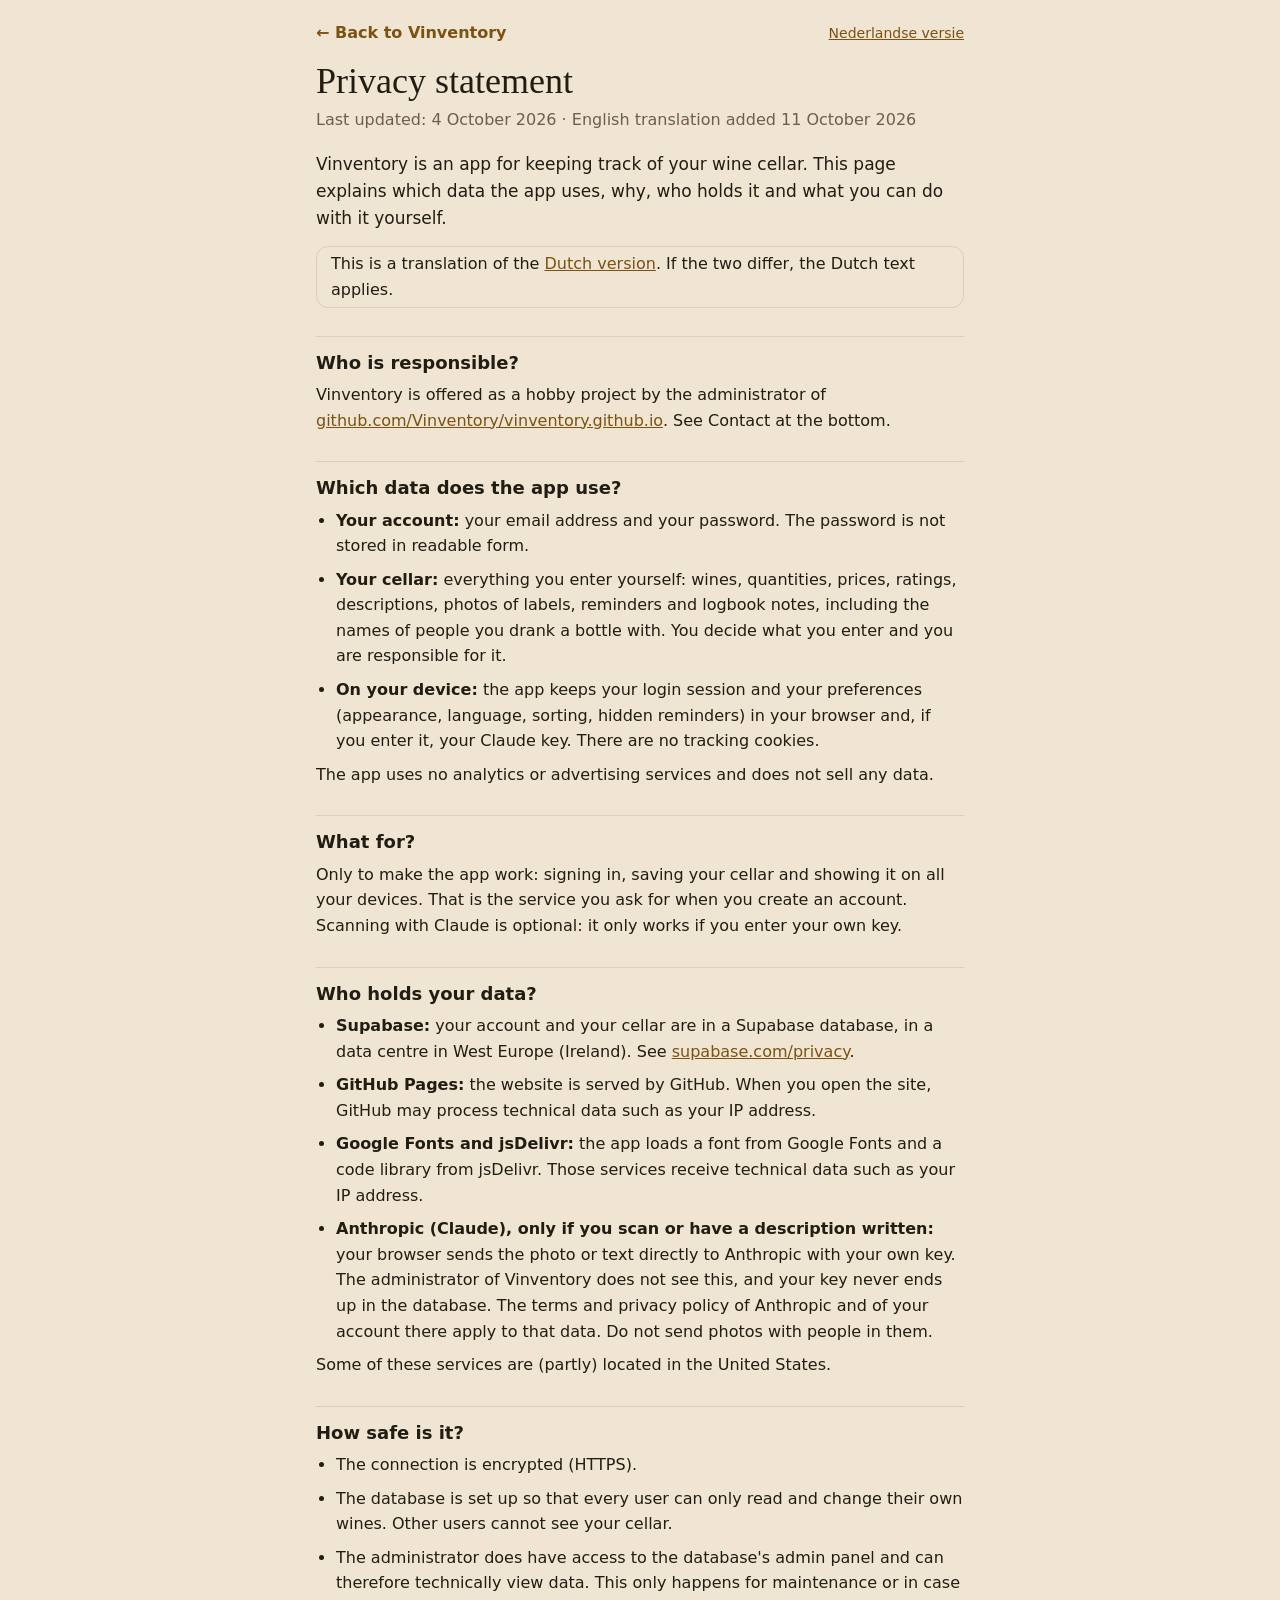
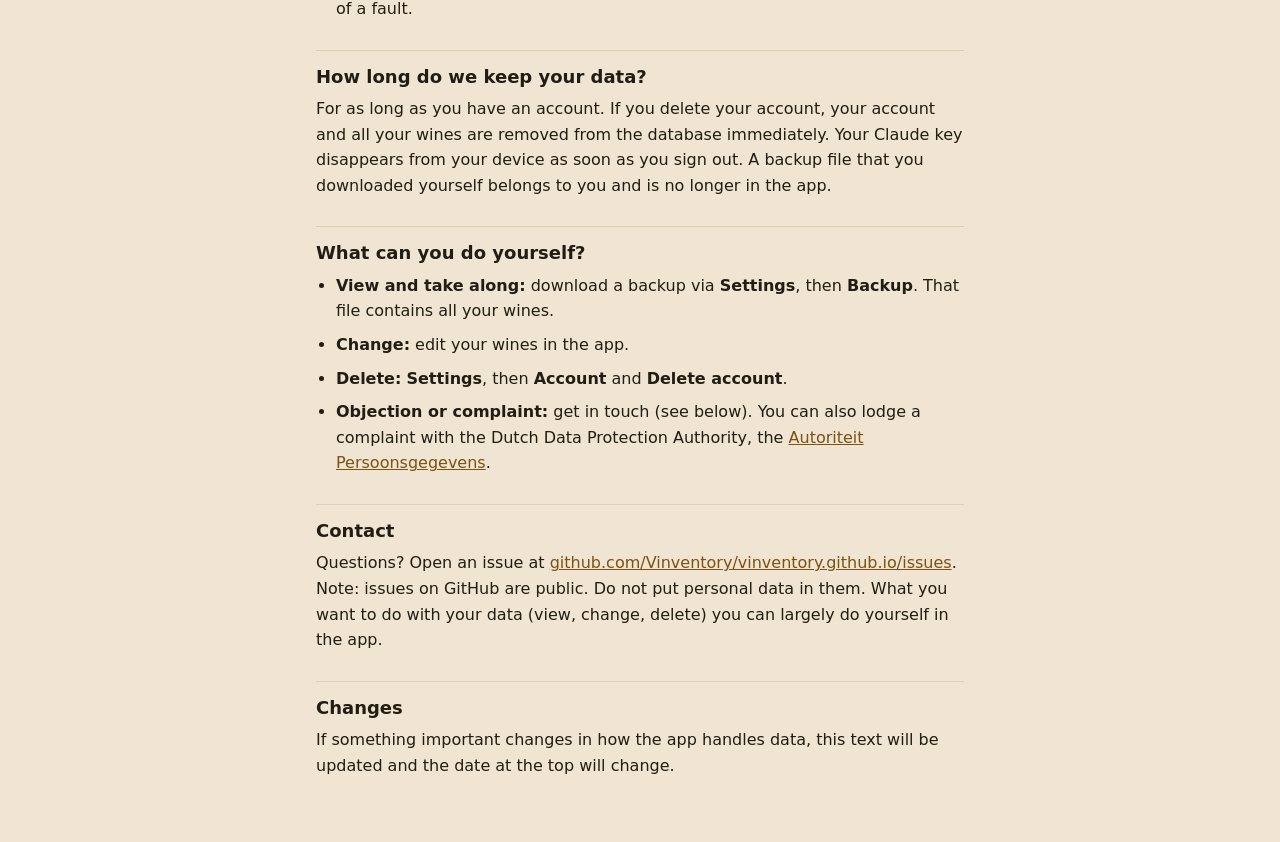
==== privacy-en.html @ 09c01729 "App in het Engels: taalinstelling, Engelse teksten, privacyverklaring en voorwaarden Co-Authored-By:" ====
<!doctype html>
<html lang="en">
<head>
<meta charset="utf-8">
<meta name="viewport" content="width=device-width, initial-scale=1, viewport-fit=cover">
<meta name="color-scheme" content="light dark">
<title>Privacy statement – Vinventory</title>
<link rel="stylesheet" href="legal.css">
</head>
<body>
<main>
<div class="toprow"><a class="back" href="./">← Back to Vinventory</a><a class="langsw" href="privacy.html" hreflang="nl" lang="nl">Nederlandse versie</a></div>
<h1>Privacy statement</h1>
<p class="date">Last updated: 4 October 2026 · English translation added 11 October 2026</p>
<p class="lede">Vinventory is an app for keeping track of your wine cellar. This page explains which data the app uses, why, who holds it and what you can do with it yourself.</p>
<p class="note">This is a translation of the <a href="privacy.html" hreflang="nl" lang="nl">Dutch version</a>. If the two differ, the Dutch text applies.</p>

<h2>Who is responsible?</h2>
<p>Vinventory is offered as a hobby project by the administrator of <a href="https://github.com/Vinventory/vinventory.github.io">github.com/Vinventory/vinventory.github.io</a>. See Contact at the bottom.</p>

<h2>Which data does the app use?</h2>
<ul>
<li><b>Your account:</b> your email address and your password. The password is not stored in readable form.</li>
<li><b>Your cellar:</b> everything you enter yourself: wines, quantities, prices, ratings, descriptions, photos of labels, reminders and logbook notes, including the names of people you drank a bottle with. You decide what you enter and you are responsible for it.</li>
<li><b>On your device:</b> the app keeps your login session and your preferences (appearance, language, sorting, hidden reminders) in your browser and, if you enter it, your Claude key. There are no tracking cookies.</li>
</ul>
<p>The app uses no analytics or advertising services and does not sell any data.</p>

<h2>What for?</h2>
<p>Only to make the app work: signing in, saving your cellar and showing it on all your devices. That is the service you ask for when you create an account. Scanning with Claude is optional: it only works if you enter your own key.</p>

<h2>Who holds your data?</h2>
<ul>
<li><b>Supabase:</b> your account and your cellar are in a Supabase database, in a data centre in West Europe (Ireland). See <a href="https://supabase.com/privacy">supabase.com/privacy</a>.</li>
<li><b>GitHub Pages:</b> the website is served by GitHub. When you open the site, GitHub may process technical data such as your IP address.</li>
<li><b>Google Fonts and jsDelivr:</b> the app loads a font from Google Fonts and a code library from jsDelivr. Those services receive technical data such as your IP address.</li>
<li><b>Anthropic (Claude), only if you scan or have a description written:</b> your browser sends the photo or text directly to Anthropic with your own key. The administrator of Vinventory does not see this, and your key never ends up in the database. The terms and privacy policy of Anthropic and of your account there apply to that data. Do not send photos with people in them.</li>
</ul>
<p>Some of these services are (partly) located in the United States.</p>

<h2>How safe is it?</h2>
<ul>
<li>The connection is encrypted (HTTPS).</li>
<li>The database is set up so that every user can only read and change their own wines. Other users cannot see your cellar.</li>
<li>The administrator does have access to the database's admin panel and can therefore technically view data. This only happens for maintenance or in case of a fault.</li>
</ul>

<h2>How long do we keep your data?</h2>
<p>For as long as you have an account. If you delete your account, your account and all your wines are removed from the database immediately. Your Claude key disappears from your device as soon as you sign out. A backup file that you downloaded yourself belongs to you and is no longer in the app.</p>

<h2>What can you do yourself?</h2>
<ul>
<li><b>View and take along:</b> download a backup via <b>Settings</b>, then <b>Backup</b>. That file contains all your wines.</li>
<li><b>Change:</b> edit your wines in the app.</li>
<li><b>Delete:</b> <b>Settings</b>, then <b>Account</b> and <b>Delete account</b>.</li>
<li><b>Objection or complaint:</b> get in touch (see below). You can also lodge a complaint with the Dutch Data Protection Authority, the <a href="https://autoriteitpersoonsgegevens.nl">Autoriteit Persoonsgegevens</a>.</li>
</ul>

<h2>Contact</h2>
<p>Questions? Open an issue at <a href="https://github.com/Vinventory/vinventory.github.io/issues">github.com/Vinventory/vinventory.github.io/issues</a>. Note: issues on GitHub are public. Do not put personal data in them. What you want to do with your data (view, change, delete) you can largely do yourself in the app.</p>

<h2>Changes</h2>
<p>If something important changes in how the app handles data, this text will be updated and the date at the top will change.</p>
</main>
</body>
</html>
---- legal.css ----
:root { --bg: #efe5d2; --ink: #221d12; --muted: #6b6048; --line: #ddd0b5; --accent: #7d5112; }
@media (prefers-color-scheme: dark) { :root { --bg: #140c0e; --ink: #f5ebe6; --muted: #b8999c; --line: #45282f; --accent: #f58a96; color-scheme: dark; } }
* { box-sizing: border-box; }
body { margin: 0; background: var(--bg); color: var(--ink); font: 16px/1.6 -apple-system, "Segoe UI", system-ui, sans-serif; padding: env(safe-area-inset-top, 0) 0 env(safe-area-inset-bottom, 0); }
main { max-width: 680px; margin: 0 auto; padding: 20px 16px 56px; }
.back { display: inline-block; margin-bottom: 12px; color: var(--accent); font-weight: 600; text-decoration: none; }
.toprow { display: flex; justify-content: space-between; align-items: baseline; gap: 12px; }
.langsw { font-size: 14px; }
h1 { font: 400 36px/1.1 Georgia, "Iowan Old Style", serif; margin: 4px 0 6px; text-wrap: balance; }
h2 { font-size: 18px; line-height: 1.3; margin: 28px 0 6px; padding-top: 14px; border-top: 1px solid var(--line); }
p, li { margin: 8px 0; }
ul { padding-left: 20px; margin: 8px 0; }
a { color: var(--accent); }
.date { color: var(--muted); margin: 0 0 18px; }
.lede { font-size: 17px; }
.note { border: 1px solid var(--line); border-radius: 12px; padding: 4px 14px; margin: 14px 0; }
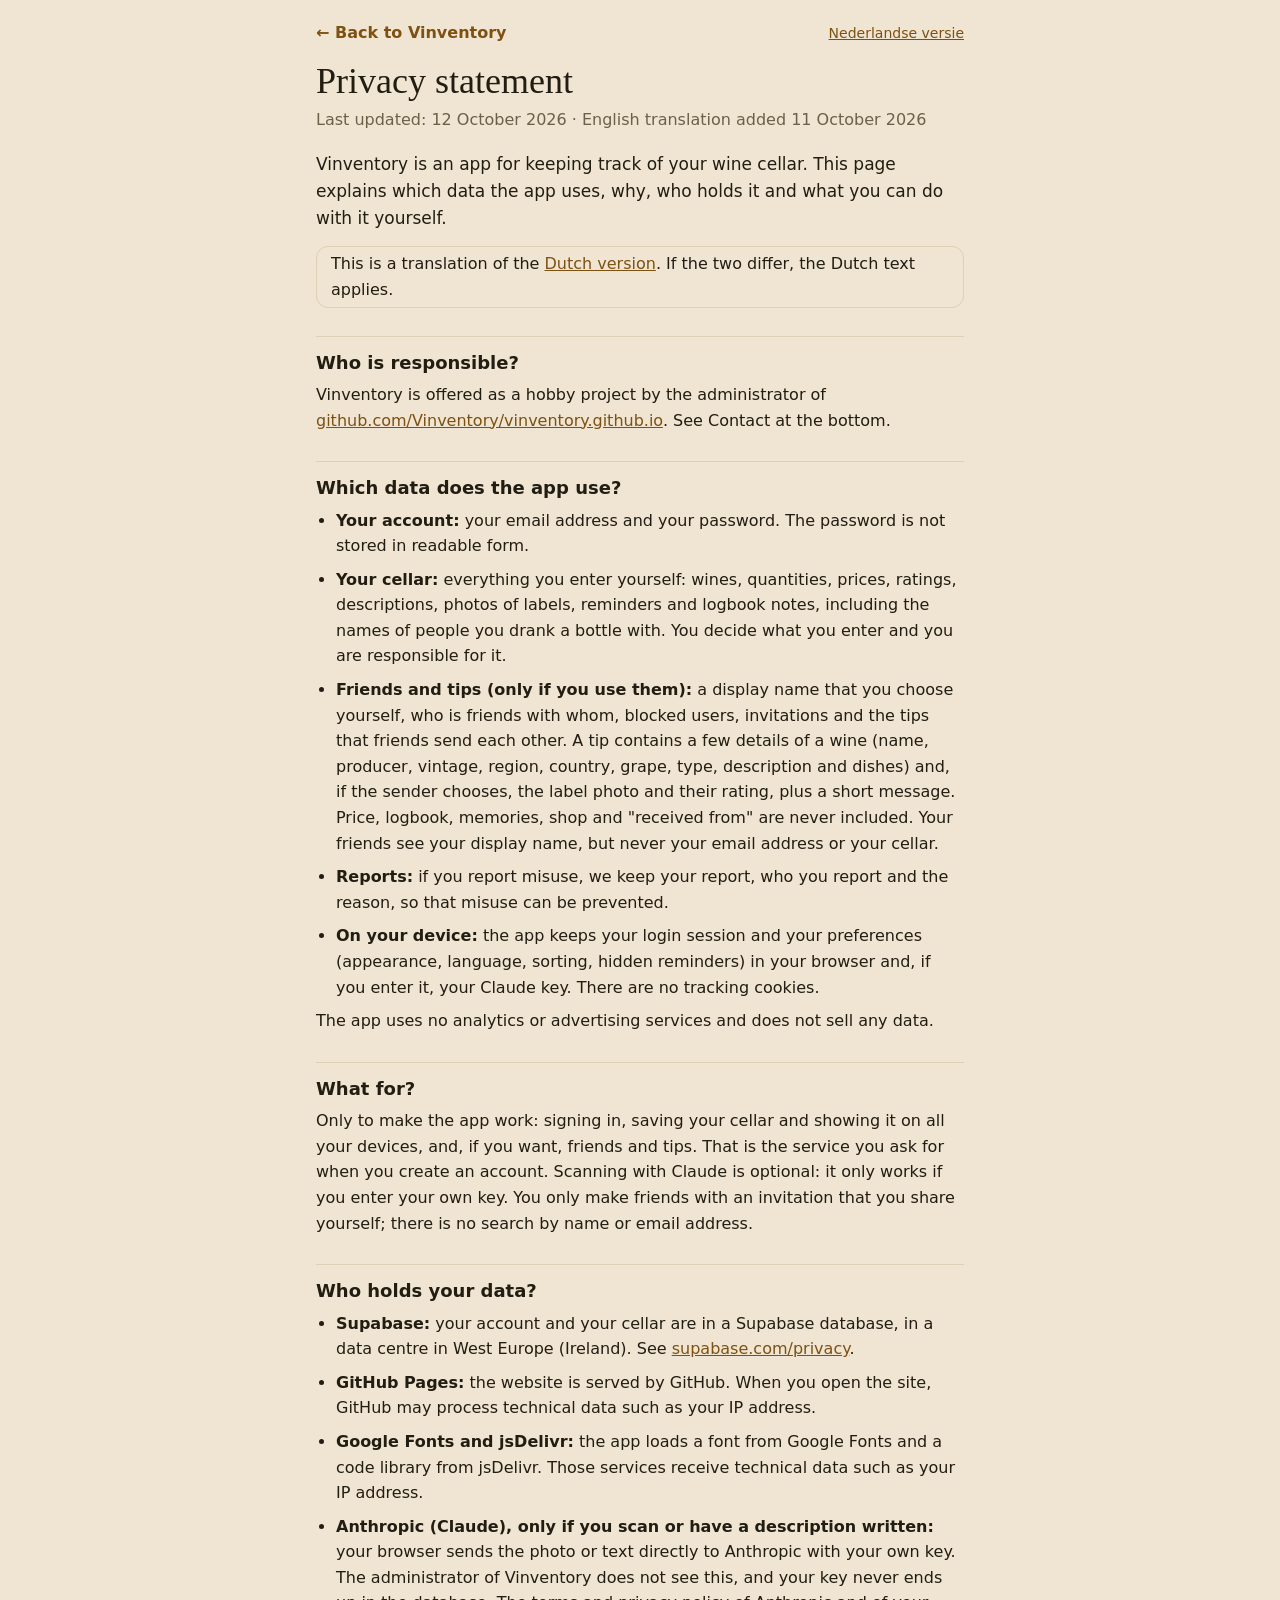
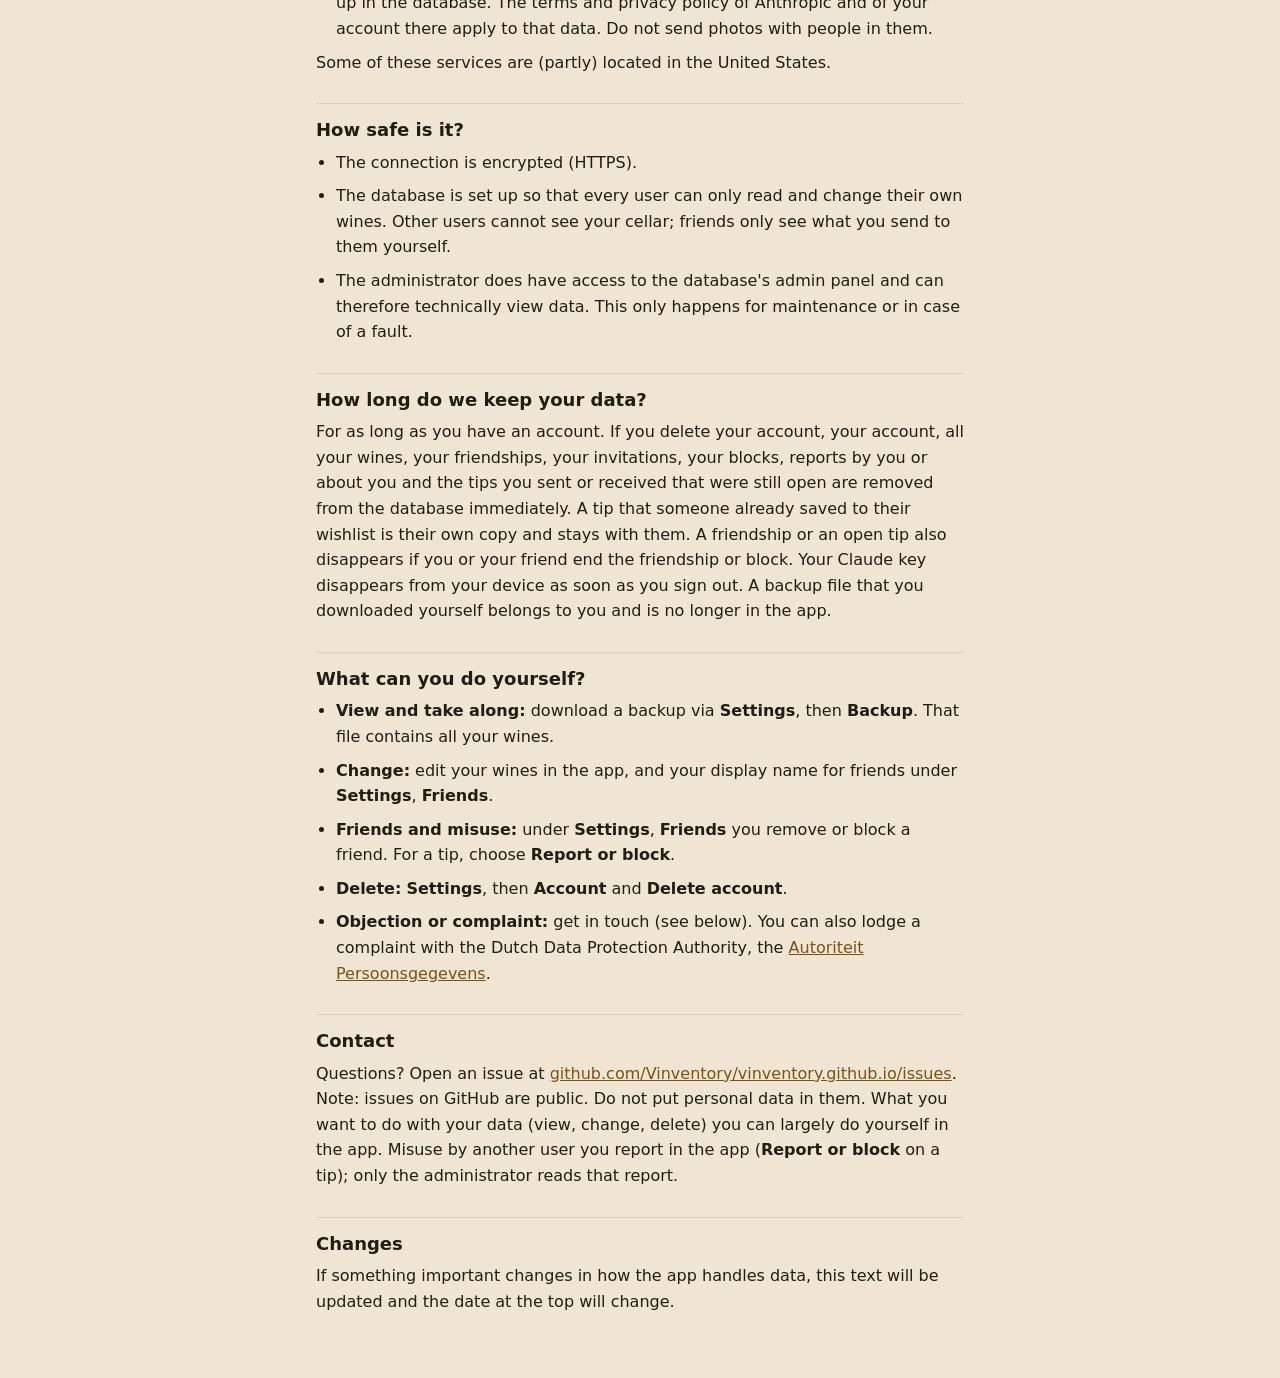
==== commit 944e30f2: "Vrienden en tips: uitnodigen, tips sturen en ontvangen, blokkeren en melden De functies blijven verb" ====
--- a/privacy-en.html
+++ b/privacy-en.html
@@ -11,7 +11,7 @@
 <main>
 <div class="toprow"><a class="back" href="./">← Back to Vinventory</a><a class="langsw" href="privacy.html" hreflang="nl" lang="nl">Nederlandse versie</a></div>
 <h1>Privacy statement</h1>
-<p class="date">Last updated: 4 October 2026 · English translation added 11 October 2026</p>
+<p class="date">Last updated: 12 October 2026 · English translation added 11 October 2026</p>
 <p class="lede">Vinventory is an app for keeping track of your wine cellar. This page explains which data the app uses, why, who holds it and what you can do with it yourself.</p>
 <p class="note">This is a translation of the <a href="privacy.html" hreflang="nl" lang="nl">Dutch version</a>. If the two differ, the Dutch text applies.</p>
 
@@ -22,12 +22,14 @@
 <ul>
 <li><b>Your account:</b> your email address and your password. The password is not stored in readable form.</li>
 <li><b>Your cellar:</b> everything you enter yourself: wines, quantities, prices, ratings, descriptions, photos of labels, reminders and logbook notes, including the names of people you drank a bottle with. You decide what you enter and you are responsible for it.</li>
+<li><b>Friends and tips (only if you use them):</b> a display name that you choose yourself, who is friends with whom, blocked users, invitations and the tips that friends send each other. A tip contains a few details of a wine (name, producer, vintage, region, country, grape, type, description and dishes) and, if the sender chooses, the label photo and their rating, plus a short message. Price, logbook, memories, shop and "received from" are never included. Your friends see your display name, but never your email address or your cellar.</li>
+<li><b>Reports:</b> if you report misuse, we keep your report, who you report and the reason, so that misuse can be prevented.</li>
 <li><b>On your device:</b> the app keeps your login session and your preferences (appearance, language, sorting, hidden reminders) in your browser and, if you enter it, your Claude key. There are no tracking cookies.</li>
 </ul>
 <p>The app uses no analytics or advertising services and does not sell any data.</p>
 
 <h2>What for?</h2>
-<p>Only to make the app work: signing in, saving your cellar and showing it on all your devices. That is the service you ask for when you create an account. Scanning with Claude is optional: it only works if you enter your own key.</p>
+<p>Only to make the app work: signing in, saving your cellar and showing it on all your devices, and, if you want, friends and tips. That is the service you ask for when you create an account. Scanning with Claude is optional: it only works if you enter your own key. You only make friends with an invitation that you share yourself; there is no search by name or email address.</p>
 
 <h2>Who holds your data?</h2>
 <ul>
@@ -41,23 +43,24 @@
 <h2>How safe is it?</h2>
 <ul>
 <li>The connection is encrypted (HTTPS).</li>
-<li>The database is set up so that every user can only read and change their own wines. Other users cannot see your cellar.</li>
+<li>The database is set up so that every user can only read and change their own wines. Other users cannot see your cellar; friends only see what you send to them yourself.</li>
 <li>The administrator does have access to the database's admin panel and can therefore technically view data. This only happens for maintenance or in case of a fault.</li>
 </ul>
 
 <h2>How long do we keep your data?</h2>
-<p>For as long as you have an account. If you delete your account, your account and all your wines are removed from the database immediately. Your Claude key disappears from your device as soon as you sign out. A backup file that you downloaded yourself belongs to you and is no longer in the app.</p>
+<p>For as long as you have an account. If you delete your account, your account, all your wines, your friendships, your invitations, your blocks, reports by you or about you and the tips you sent or received that were still open are removed from the database immediately. A tip that someone already saved to their wishlist is their own copy and stays with them. A friendship or an open tip also disappears if you or your friend end the friendship or block. Your Claude key disappears from your device as soon as you sign out. A backup file that you downloaded yourself belongs to you and is no longer in the app.</p>
 
 <h2>What can you do yourself?</h2>
 <ul>
 <li><b>View and take along:</b> download a backup via <b>Settings</b>, then <b>Backup</b>. That file contains all your wines.</li>
-<li><b>Change:</b> edit your wines in the app.</li>
+<li><b>Change:</b> edit your wines in the app, and your display name for friends under <b>Settings</b>, <b>Friends</b>.</li>
+<li><b>Friends and misuse:</b> under <b>Settings</b>, <b>Friends</b> you remove or block a friend. For a tip, choose <b>Report or block</b>.</li>
 <li><b>Delete:</b> <b>Settings</b>, then <b>Account</b> and <b>Delete account</b>.</li>
 <li><b>Objection or complaint:</b> get in touch (see below). You can also lodge a complaint with the Dutch Data Protection Authority, the <a href="https://autoriteitpersoonsgegevens.nl">Autoriteit Persoonsgegevens</a>.</li>
 </ul>
 
 <h2>Contact</h2>
-<p>Questions? Open an issue at <a href="https://github.com/Vinventory/vinventory.github.io/issues">github.com/Vinventory/vinventory.github.io/issues</a>. Note: issues on GitHub are public. Do not put personal data in them. What you want to do with your data (view, change, delete) you can largely do yourself in the app.</p>
+<p>Questions? Open an issue at <a href="https://github.com/Vinventory/vinventory.github.io/issues">github.com/Vinventory/vinventory.github.io/issues</a>. Note: issues on GitHub are public. Do not put personal data in them. What you want to do with your data (view, change, delete) you can largely do yourself in the app. Misuse by another user you report in the app (<b>Report or block</b> on a tip); only the administrator reads that report.</p>
 
 <h2>Changes</h2>
 <p>If something important changes in how the app handles data, this text will be updated and the date at the top will change.</p>
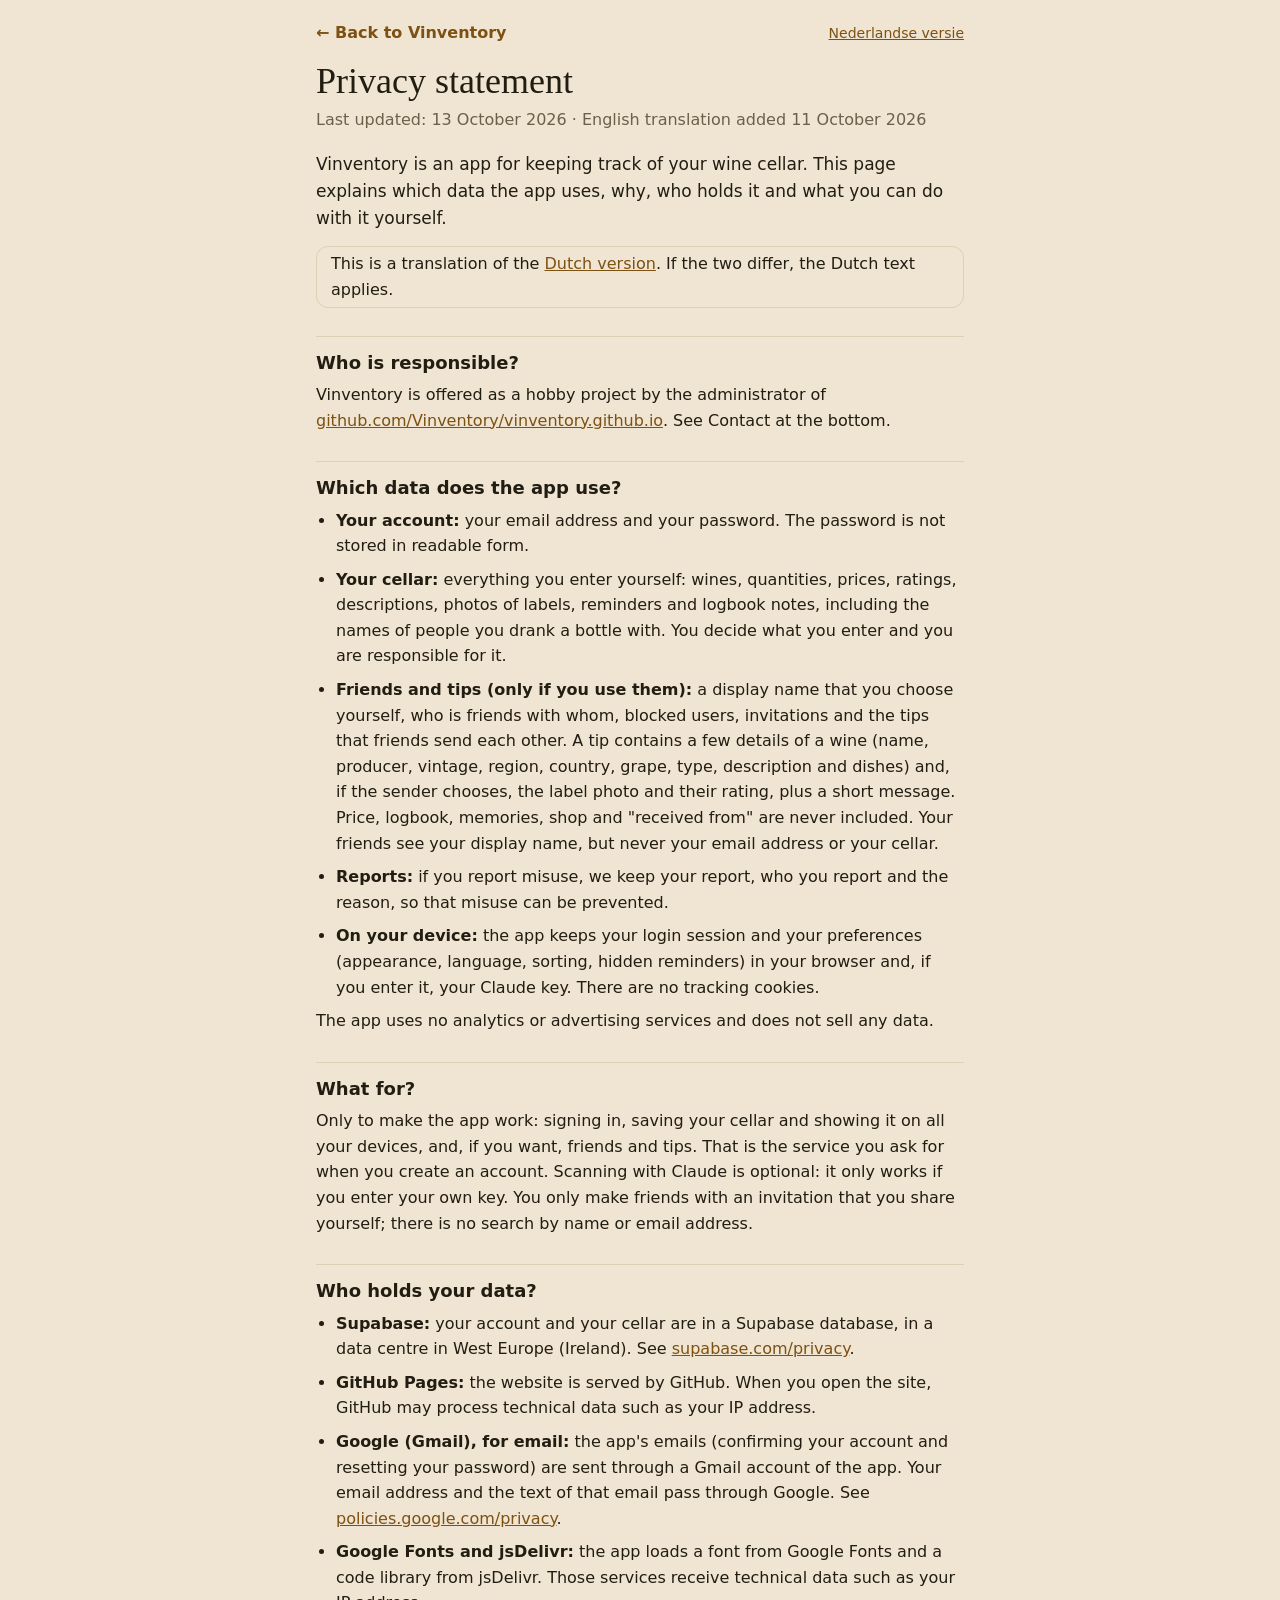
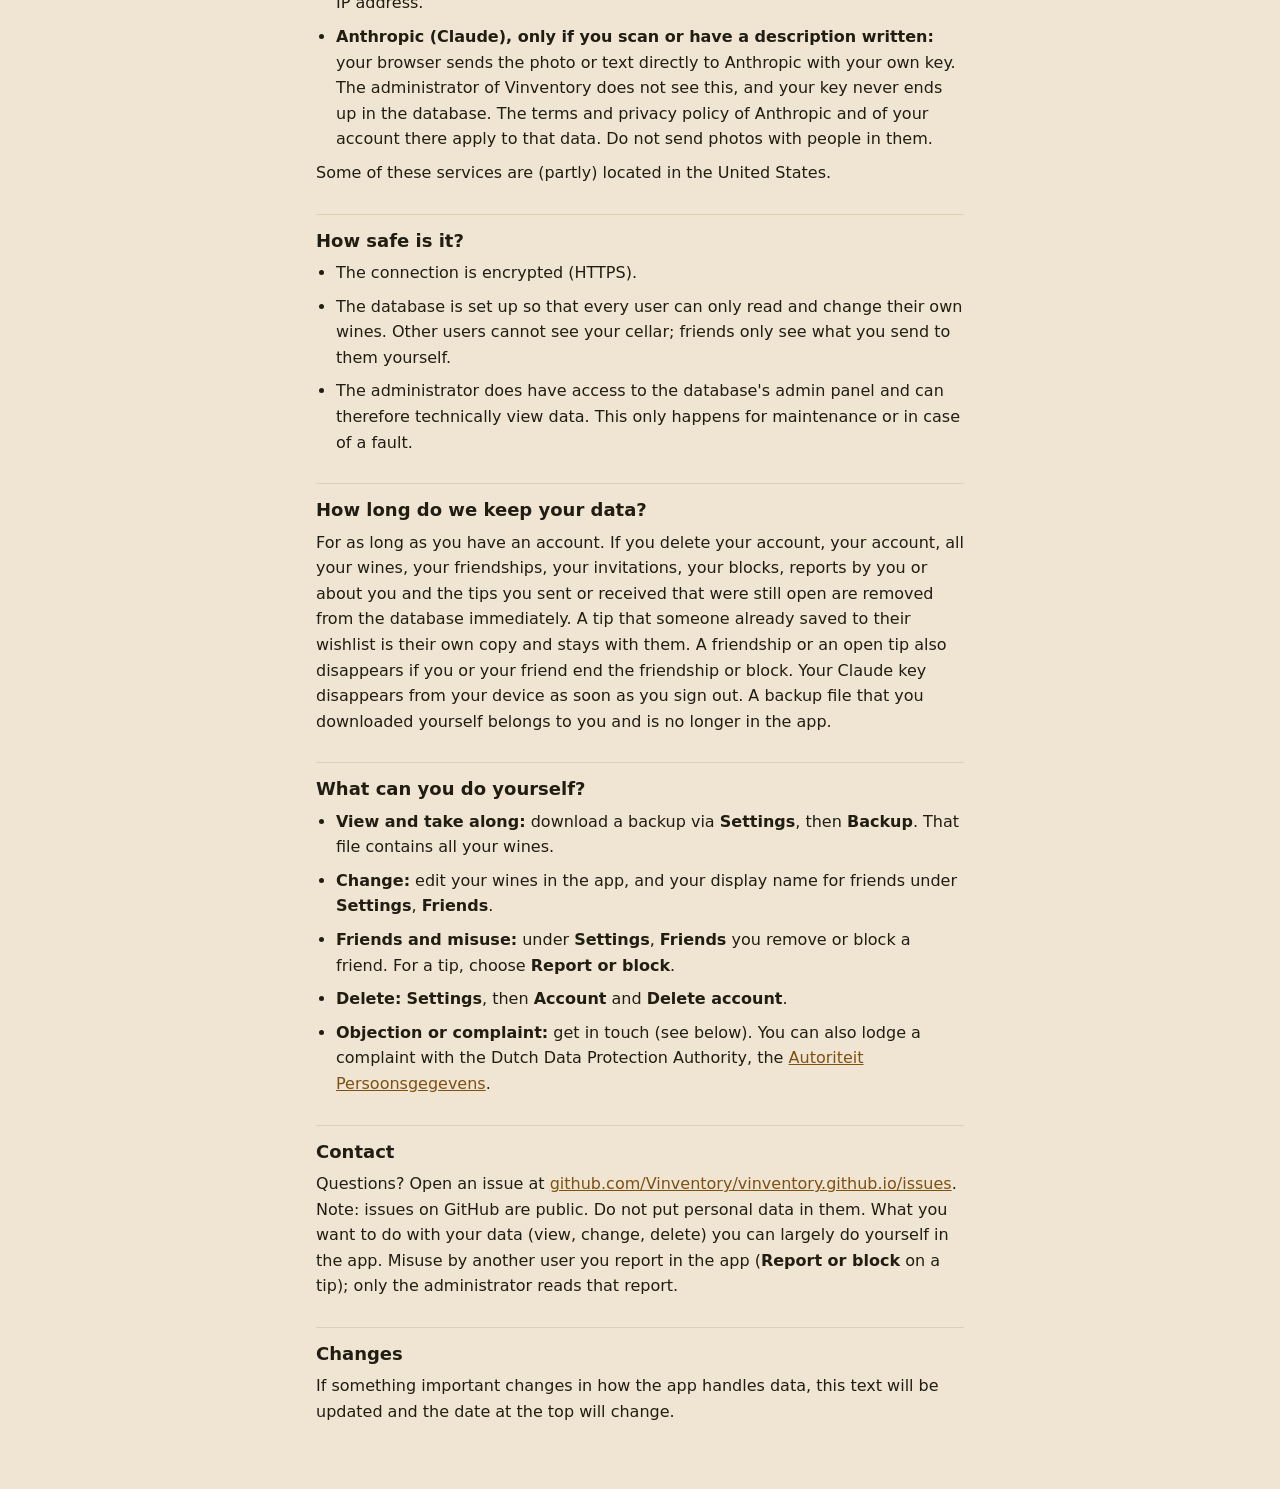
==== commit 1863b91c: "Privacyverklaring: Google (Gmail) als route voor de e-mails van de app Co-Authored-By: Claude Sonnet" ====
--- a/privacy-en.html
+++ b/privacy-en.html
@@ -11,7 +11,7 @@
 <main>
 <div class="toprow"><a class="back" href="./">← Back to Vinventory</a><a class="langsw" href="privacy.html" hreflang="nl" lang="nl">Nederlandse versie</a></div>
 <h1>Privacy statement</h1>
-<p class="date">Last updated: 12 October 2026 · English translation added 11 October 2026</p>
+<p class="date">Last updated: 13 October 2026 · English translation added 11 October 2026</p>
 <p class="lede">Vinventory is an app for keeping track of your wine cellar. This page explains which data the app uses, why, who holds it and what you can do with it yourself.</p>
 <p class="note">This is a translation of the <a href="privacy.html" hreflang="nl" lang="nl">Dutch version</a>. If the two differ, the Dutch text applies.</p>
 
@@ -35,6 +35,7 @@
 <ul>
 <li><b>Supabase:</b> your account and your cellar are in a Supabase database, in a data centre in West Europe (Ireland). See <a href="https://supabase.com/privacy">supabase.com/privacy</a>.</li>
 <li><b>GitHub Pages:</b> the website is served by GitHub. When you open the site, GitHub may process technical data such as your IP address.</li>
+<li><b>Google (Gmail), for email:</b> the app's emails (confirming your account and resetting your password) are sent through a Gmail account of the app. Your email address and the text of that email pass through Google. See <a href="https://policies.google.com/privacy">policies.google.com/privacy</a>.</li>
 <li><b>Google Fonts and jsDelivr:</b> the app loads a font from Google Fonts and a code library from jsDelivr. Those services receive technical data such as your IP address.</li>
 <li><b>Anthropic (Claude), only if you scan or have a description written:</b> your browser sends the photo or text directly to Anthropic with your own key. The administrator of Vinventory does not see this, and your key never ends up in the database. The terms and privacy policy of Anthropic and of your account there apply to that data. Do not send photos with people in them.</li>
 </ul>
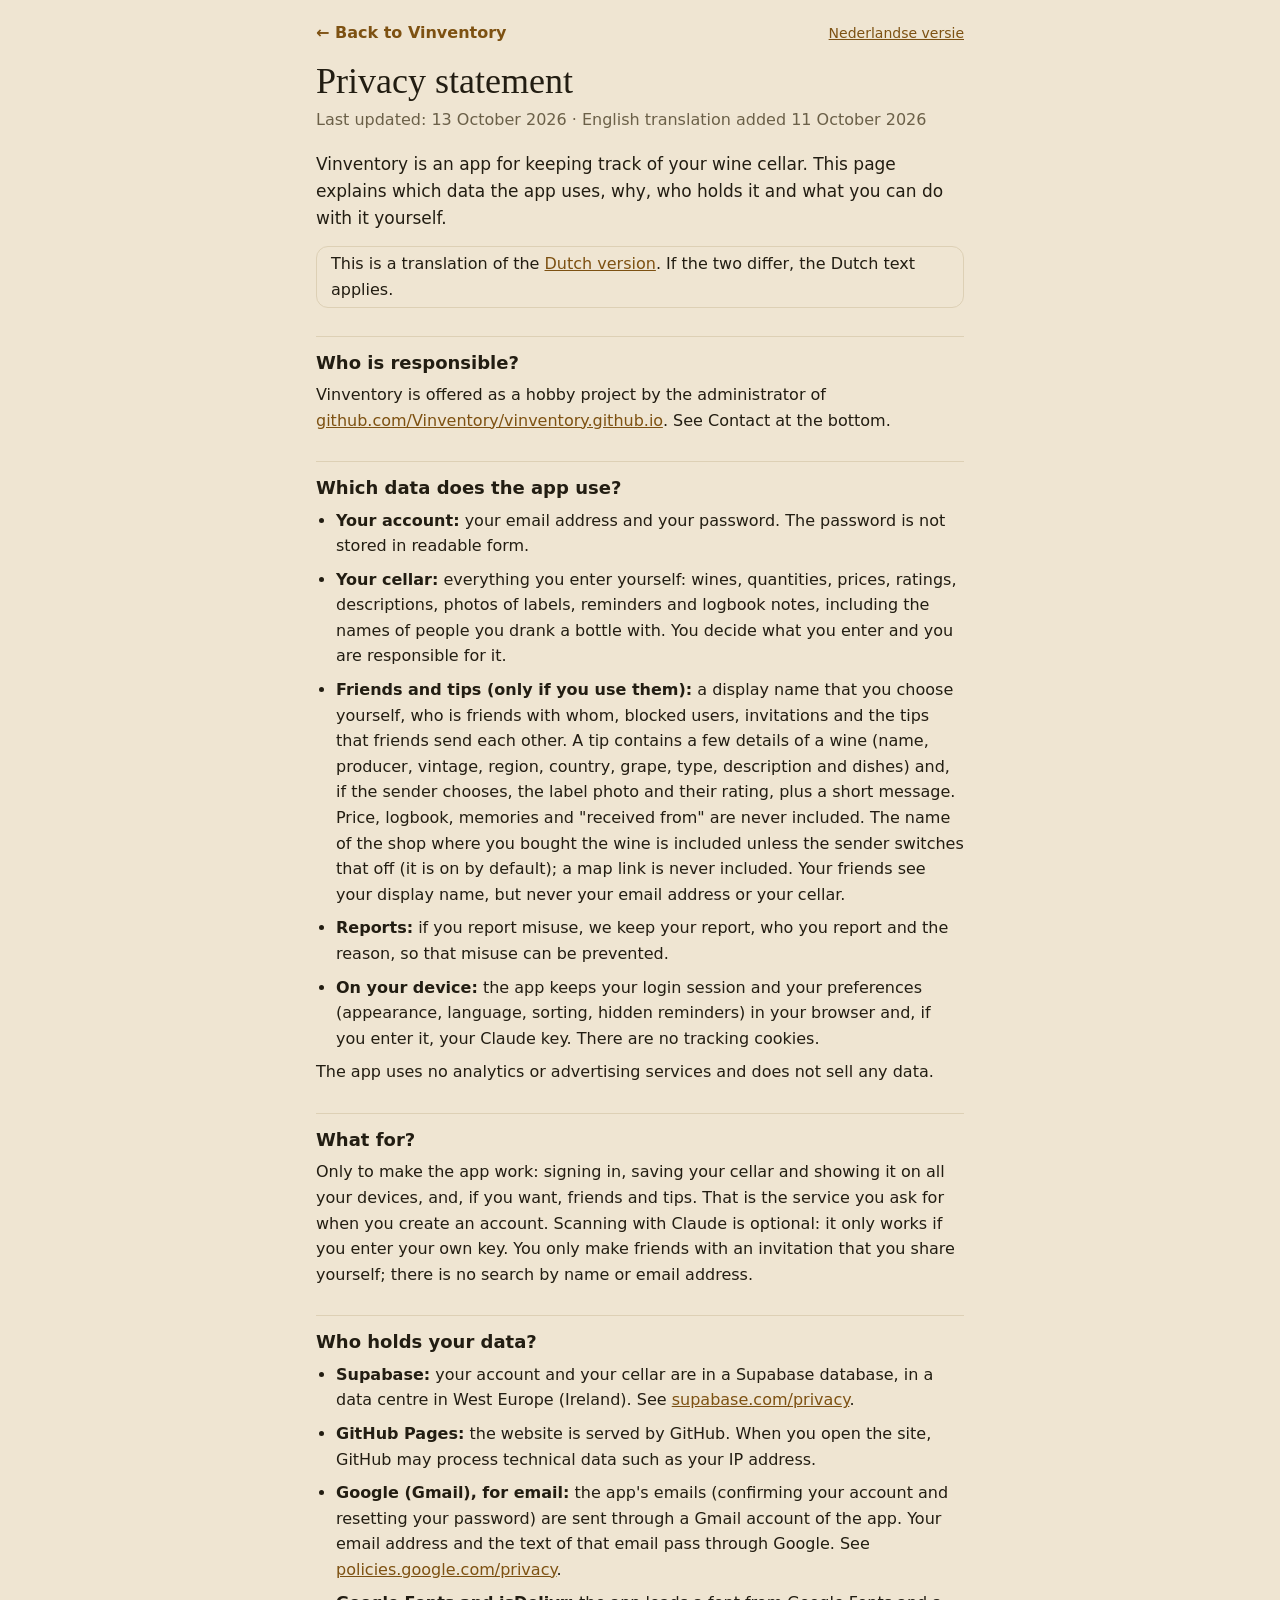
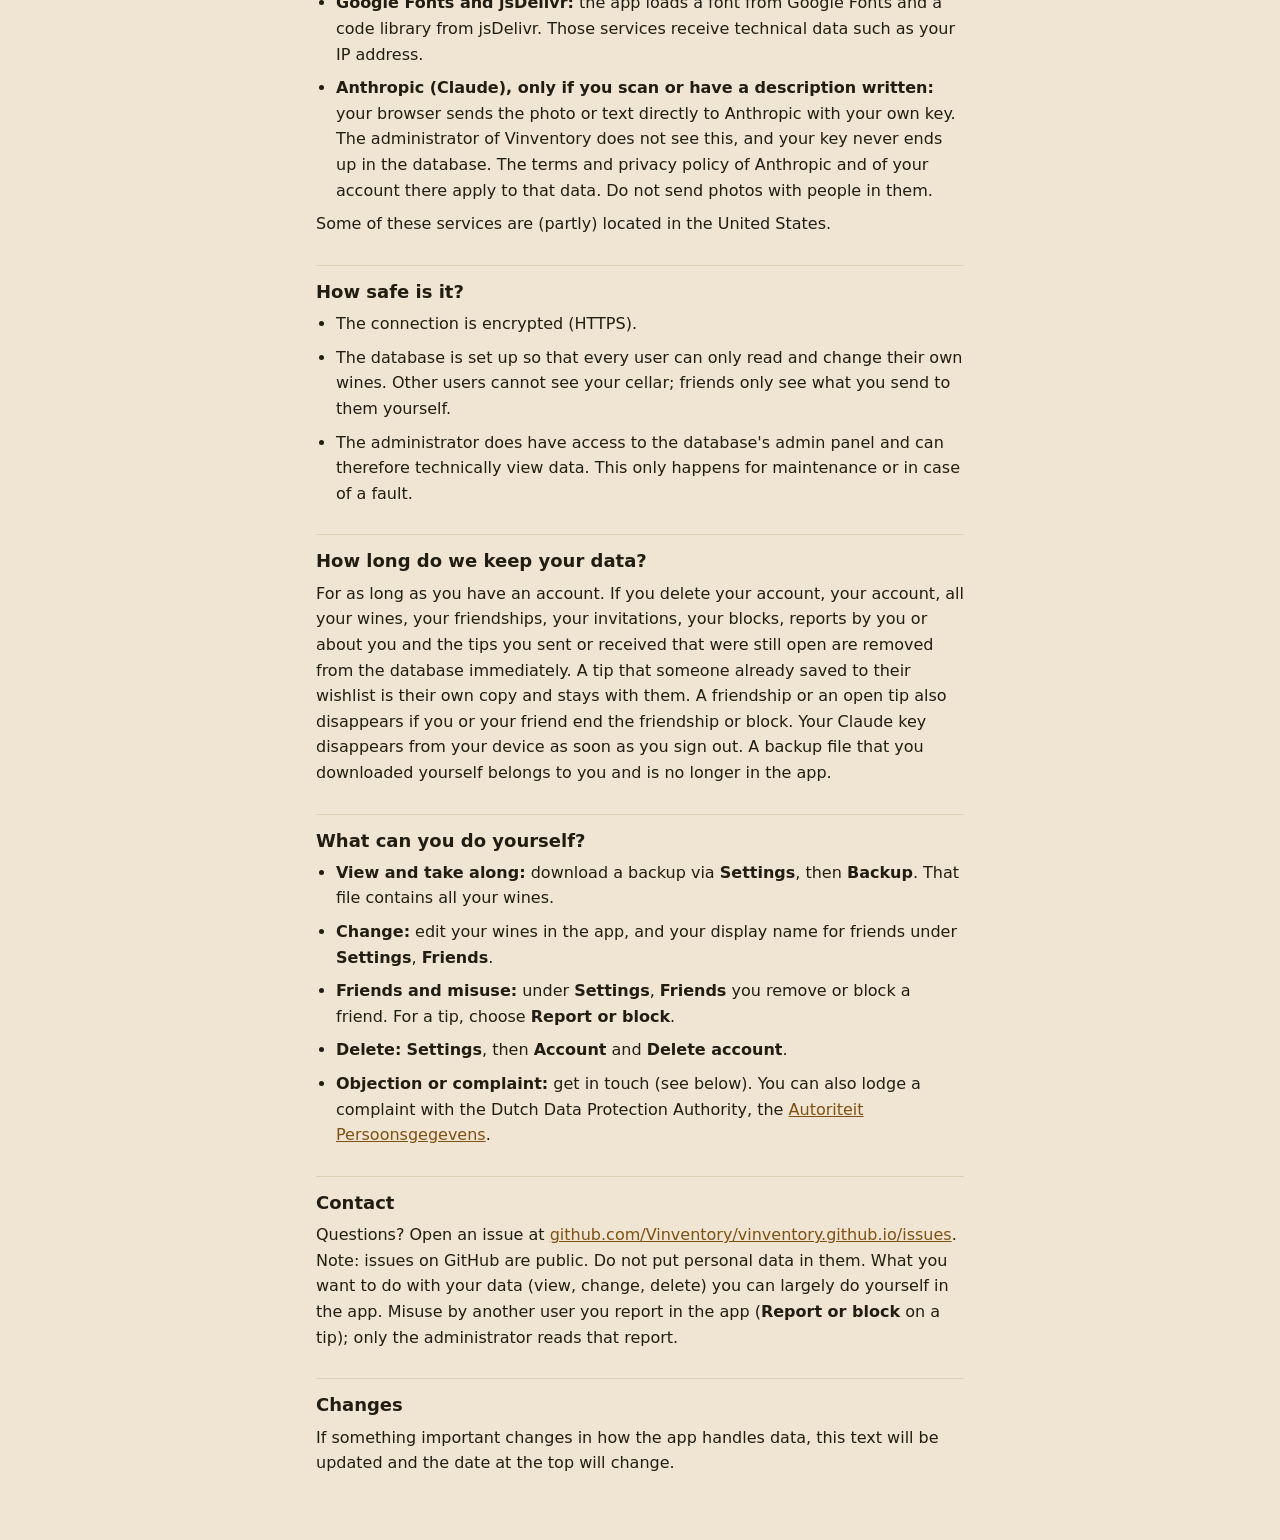
==== commit 90fd3bfc: "Tip: winkel meesturen (standaard aan), winkel bij de ontvanger en op de wishlist Co-Authored-By: Cla" ====
--- a/privacy-en.html
+++ b/privacy-en.html
@@ -22,7 +22,7 @@
 <ul>
 <li><b>Your account:</b> your email address and your password. The password is not stored in readable form.</li>
 <li><b>Your cellar:</b> everything you enter yourself: wines, quantities, prices, ratings, descriptions, photos of labels, reminders and logbook notes, including the names of people you drank a bottle with. You decide what you enter and you are responsible for it.</li>
-<li><b>Friends and tips (only if you use them):</b> a display name that you choose yourself, who is friends with whom, blocked users, invitations and the tips that friends send each other. A tip contains a few details of a wine (name, producer, vintage, region, country, grape, type, description and dishes) and, if the sender chooses, the label photo and their rating, plus a short message. Price, logbook, memories, shop and "received from" are never included. Your friends see your display name, but never your email address or your cellar.</li>
+<li><b>Friends and tips (only if you use them):</b> a display name that you choose yourself, who is friends with whom, blocked users, invitations and the tips that friends send each other. A tip contains a few details of a wine (name, producer, vintage, region, country, grape, type, description and dishes) and, if the sender chooses, the label photo and their rating, plus a short message. Price, logbook, memories and "received from" are never included. The name of the shop where you bought the wine is included unless the sender switches that off (it is on by default); a map link is never included. Your friends see your display name, but never your email address or your cellar.</li>
 <li><b>Reports:</b> if you report misuse, we keep your report, who you report and the reason, so that misuse can be prevented.</li>
 <li><b>On your device:</b> the app keeps your login session and your preferences (appearance, language, sorting, hidden reminders) in your browser and, if you enter it, your Claude key. There are no tracking cookies.</li>
 </ul>
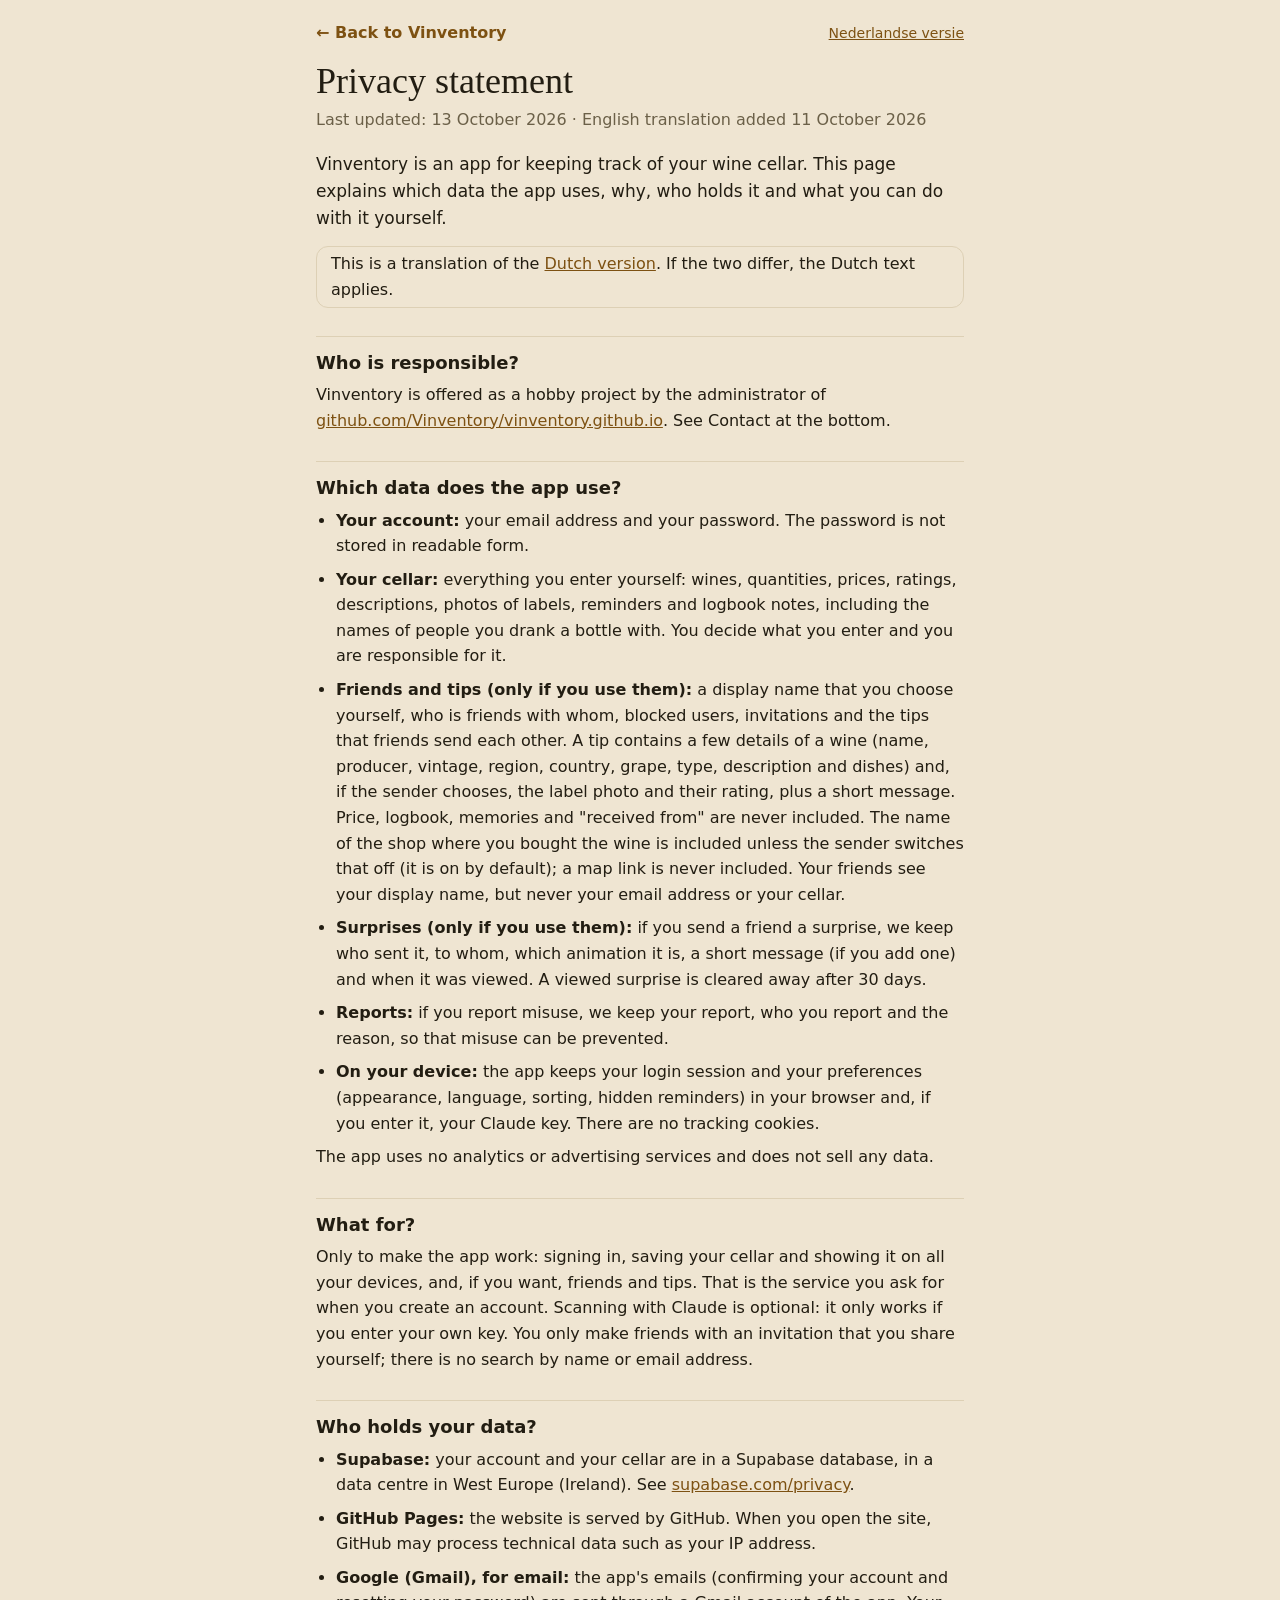
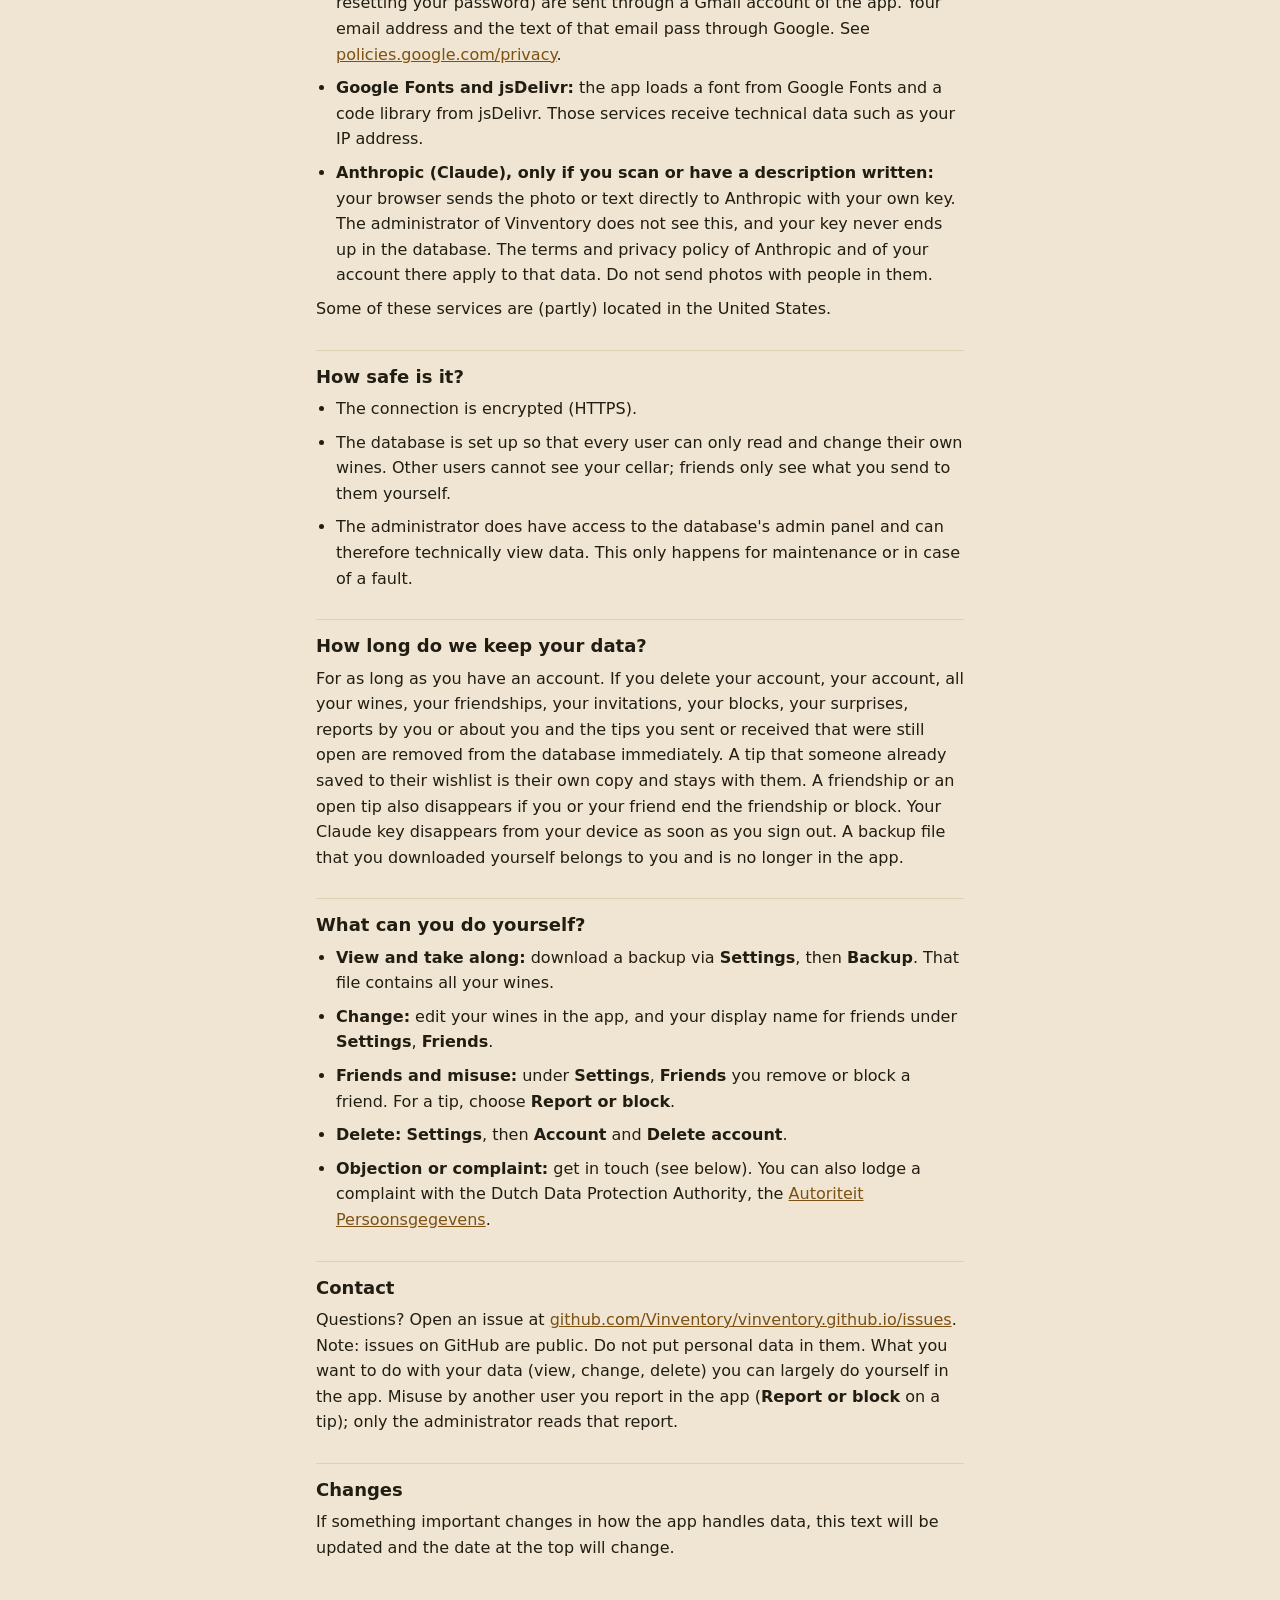
==== commit e6e9abc3: "Verrassingen naar vrienden sturen (Kurk), met SQL en privacytekst Co-Authored-By: Claude Opus 5.5 <n" ====
--- a/privacy-en.html
+++ b/privacy-en.html
@@ -23,6 +23,7 @@
 <li><b>Your account:</b> your email address and your password. The password is not stored in readable form.</li>
 <li><b>Your cellar:</b> everything you enter yourself: wines, quantities, prices, ratings, descriptions, photos of labels, reminders and logbook notes, including the names of people you drank a bottle with. You decide what you enter and you are responsible for it.</li>
 <li><b>Friends and tips (only if you use them):</b> a display name that you choose yourself, who is friends with whom, blocked users, invitations and the tips that friends send each other. A tip contains a few details of a wine (name, producer, vintage, region, country, grape, type, description and dishes) and, if the sender chooses, the label photo and their rating, plus a short message. Price, logbook, memories and "received from" are never included. The name of the shop where you bought the wine is included unless the sender switches that off (it is on by default); a map link is never included. Your friends see your display name, but never your email address or your cellar.</li>
+<li><b>Surprises (only if you use them):</b> if you send a friend a surprise, we keep who sent it, to whom, which animation it is, a short message (if you add one) and when it was viewed. A viewed surprise is cleared away after 30 days.</li>
 <li><b>Reports:</b> if you report misuse, we keep your report, who you report and the reason, so that misuse can be prevented.</li>
 <li><b>On your device:</b> the app keeps your login session and your preferences (appearance, language, sorting, hidden reminders) in your browser and, if you enter it, your Claude key. There are no tracking cookies.</li>
 </ul>
@@ -49,7 +50,7 @@
 </ul>
 
 <h2>How long do we keep your data?</h2>
-<p>For as long as you have an account. If you delete your account, your account, all your wines, your friendships, your invitations, your blocks, reports by you or about you and the tips you sent or received that were still open are removed from the database immediately. A tip that someone already saved to their wishlist is their own copy and stays with them. A friendship or an open tip also disappears if you or your friend end the friendship or block. Your Claude key disappears from your device as soon as you sign out. A backup file that you downloaded yourself belongs to you and is no longer in the app.</p>
+<p>For as long as you have an account. If you delete your account, your account, all your wines, your friendships, your invitations, your blocks, your surprises, reports by you or about you and the tips you sent or received that were still open are removed from the database immediately. A tip that someone already saved to their wishlist is their own copy and stays with them. A friendship or an open tip also disappears if you or your friend end the friendship or block. Your Claude key disappears from your device as soon as you sign out. A backup file that you downloaded yourself belongs to you and is no longer in the app.</p>
 
 <h2>What can you do yourself?</h2>
 <ul>
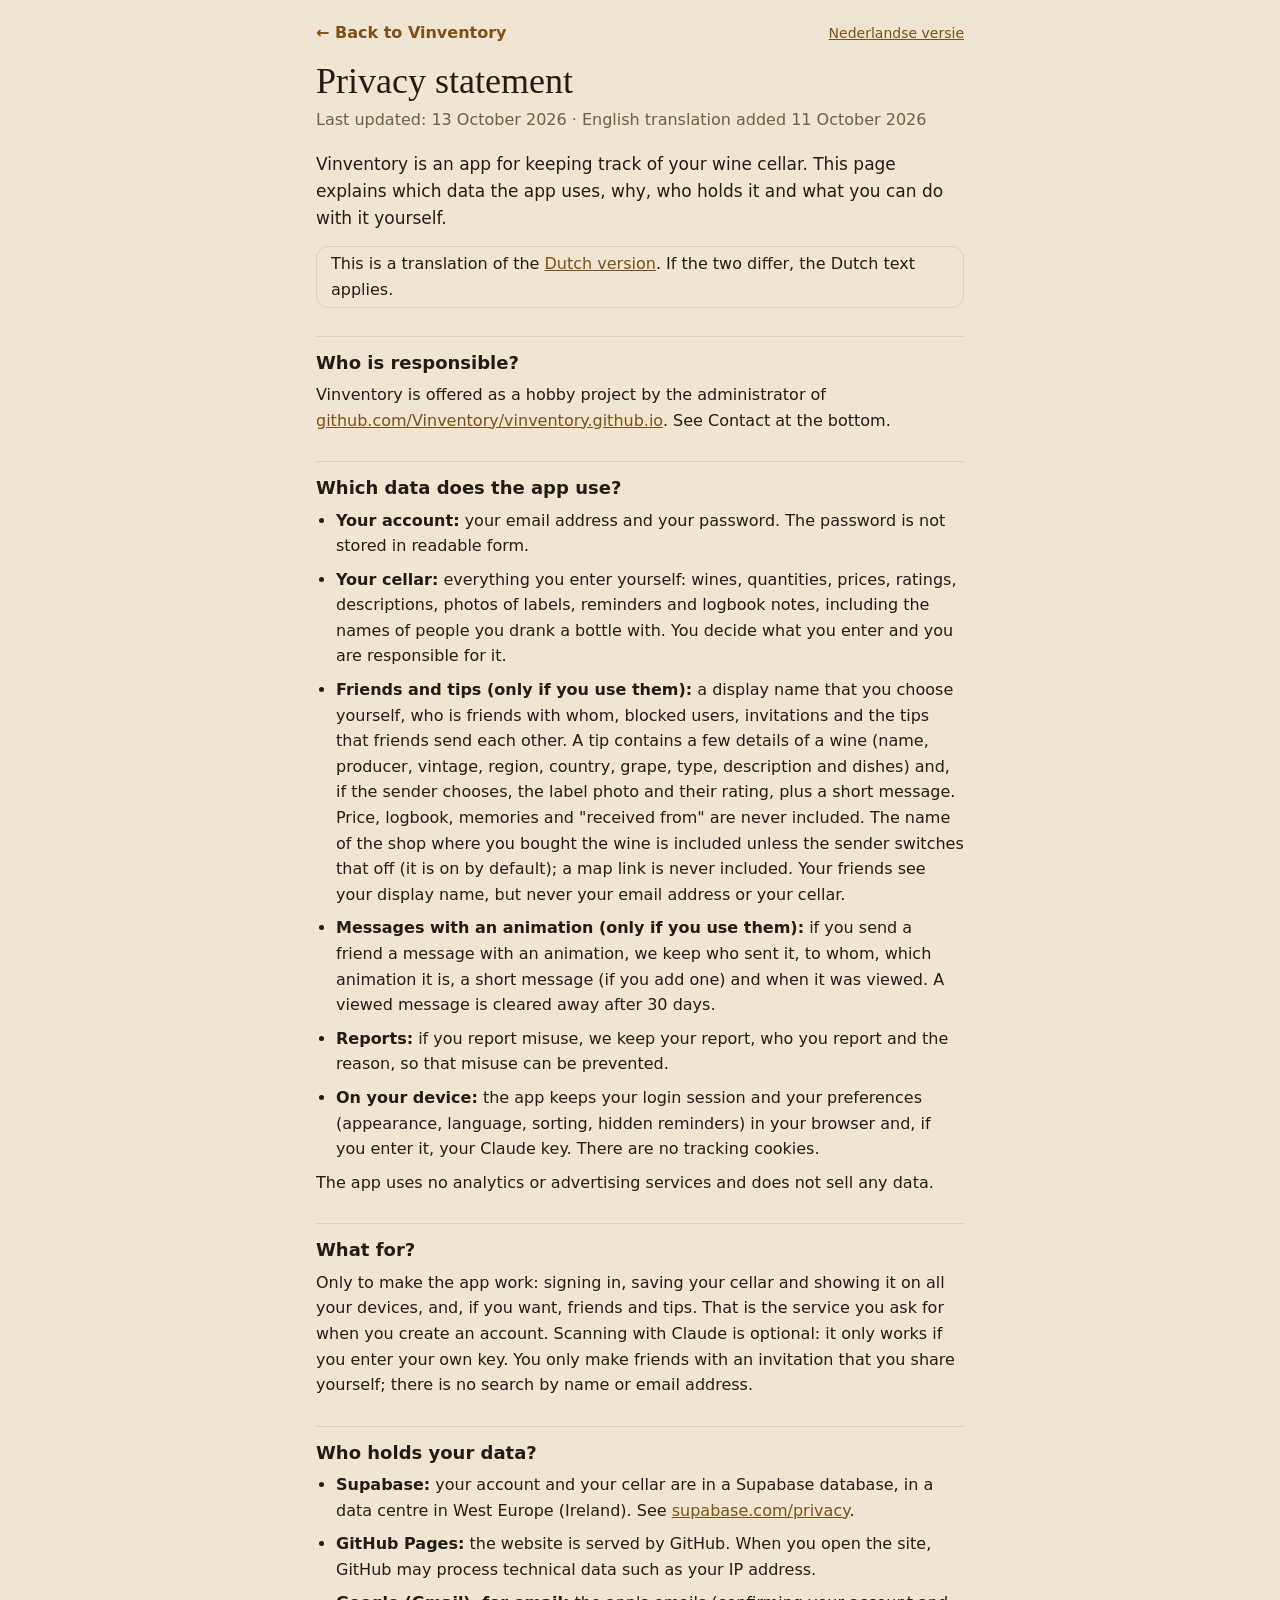
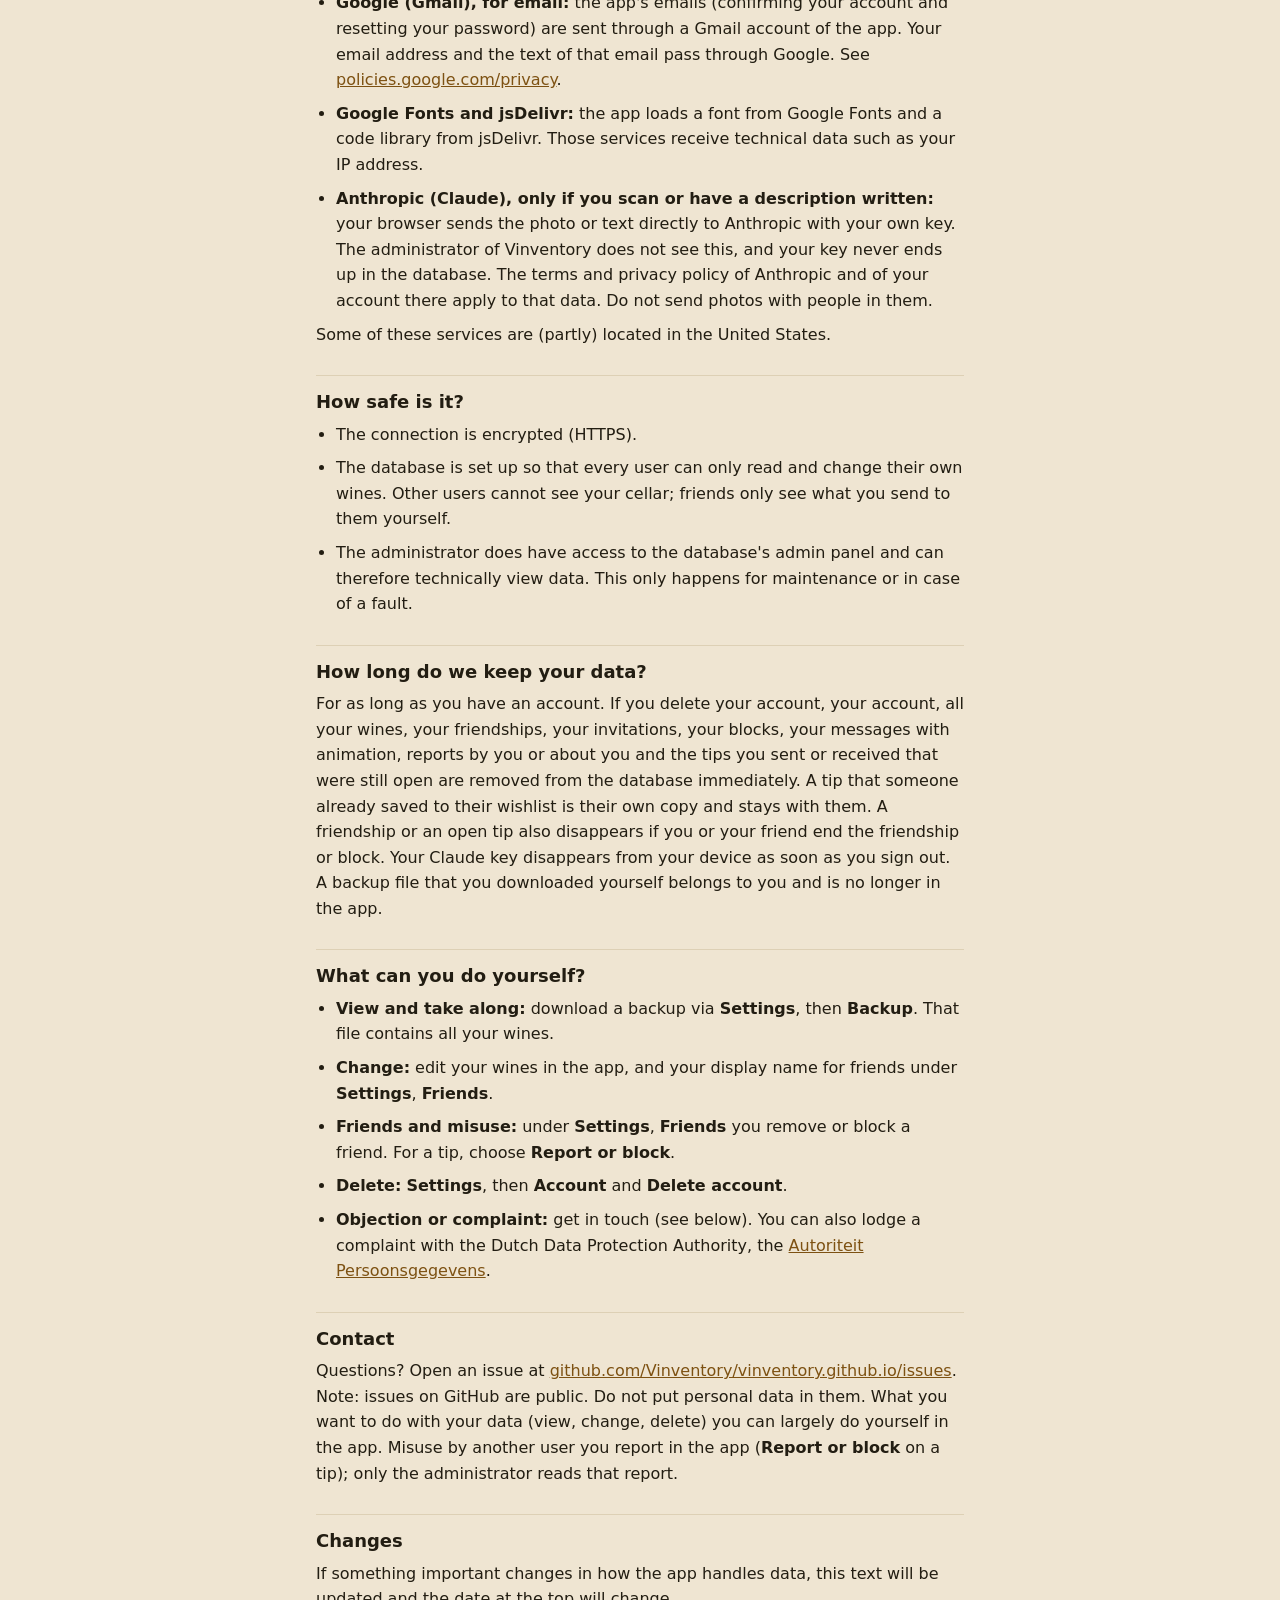
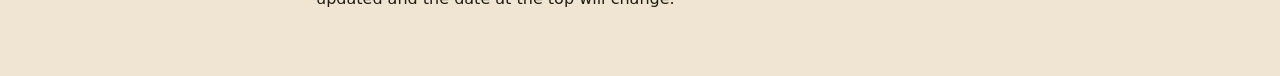
==== commit ba7b5559: "Verrassing heet nu bericht Co-Authored-By: Claude Sonnet 5.5 <noreply@anthropic.com>" ====
--- a/privacy-en.html
+++ b/privacy-en.html
@@ -23,7 +23,7 @@
 <li><b>Your account:</b> your email address and your password. The password is not stored in readable form.</li>
 <li><b>Your cellar:</b> everything you enter yourself: wines, quantities, prices, ratings, descriptions, photos of labels, reminders and logbook notes, including the names of people you drank a bottle with. You decide what you enter and you are responsible for it.</li>
 <li><b>Friends and tips (only if you use them):</b> a display name that you choose yourself, who is friends with whom, blocked users, invitations and the tips that friends send each other. A tip contains a few details of a wine (name, producer, vintage, region, country, grape, type, description and dishes) and, if the sender chooses, the label photo and their rating, plus a short message. Price, logbook, memories and "received from" are never included. The name of the shop where you bought the wine is included unless the sender switches that off (it is on by default); a map link is never included. Your friends see your display name, but never your email address or your cellar.</li>
-<li><b>Surprises (only if you use them):</b> if you send a friend a surprise, we keep who sent it, to whom, which animation it is, a short message (if you add one) and when it was viewed. A viewed surprise is cleared away after 30 days.</li>
+<li><b>Messages with an animation (only if you use them):</b> if you send a friend a message with an animation, we keep who sent it, to whom, which animation it is, a short message (if you add one) and when it was viewed. A viewed message is cleared away after 30 days.</li>
 <li><b>Reports:</b> if you report misuse, we keep your report, who you report and the reason, so that misuse can be prevented.</li>
 <li><b>On your device:</b> the app keeps your login session and your preferences (appearance, language, sorting, hidden reminders) in your browser and, if you enter it, your Claude key. There are no tracking cookies.</li>
 </ul>
@@ -50,7 +50,7 @@
 </ul>
 
 <h2>How long do we keep your data?</h2>
-<p>For as long as you have an account. If you delete your account, your account, all your wines, your friendships, your invitations, your blocks, your surprises, reports by you or about you and the tips you sent or received that were still open are removed from the database immediately. A tip that someone already saved to their wishlist is their own copy and stays with them. A friendship or an open tip also disappears if you or your friend end the friendship or block. Your Claude key disappears from your device as soon as you sign out. A backup file that you downloaded yourself belongs to you and is no longer in the app.</p>
+<p>For as long as you have an account. If you delete your account, your account, all your wines, your friendships, your invitations, your blocks, your messages with animation, reports by you or about you and the tips you sent or received that were still open are removed from the database immediately. A tip that someone already saved to their wishlist is their own copy and stays with them. A friendship or an open tip also disappears if you or your friend end the friendship or block. Your Claude key disappears from your device as soon as you sign out. A backup file that you downloaded yourself belongs to you and is no longer in the app.</p>
 
 <h2>What can you do yourself?</h2>
 <ul>
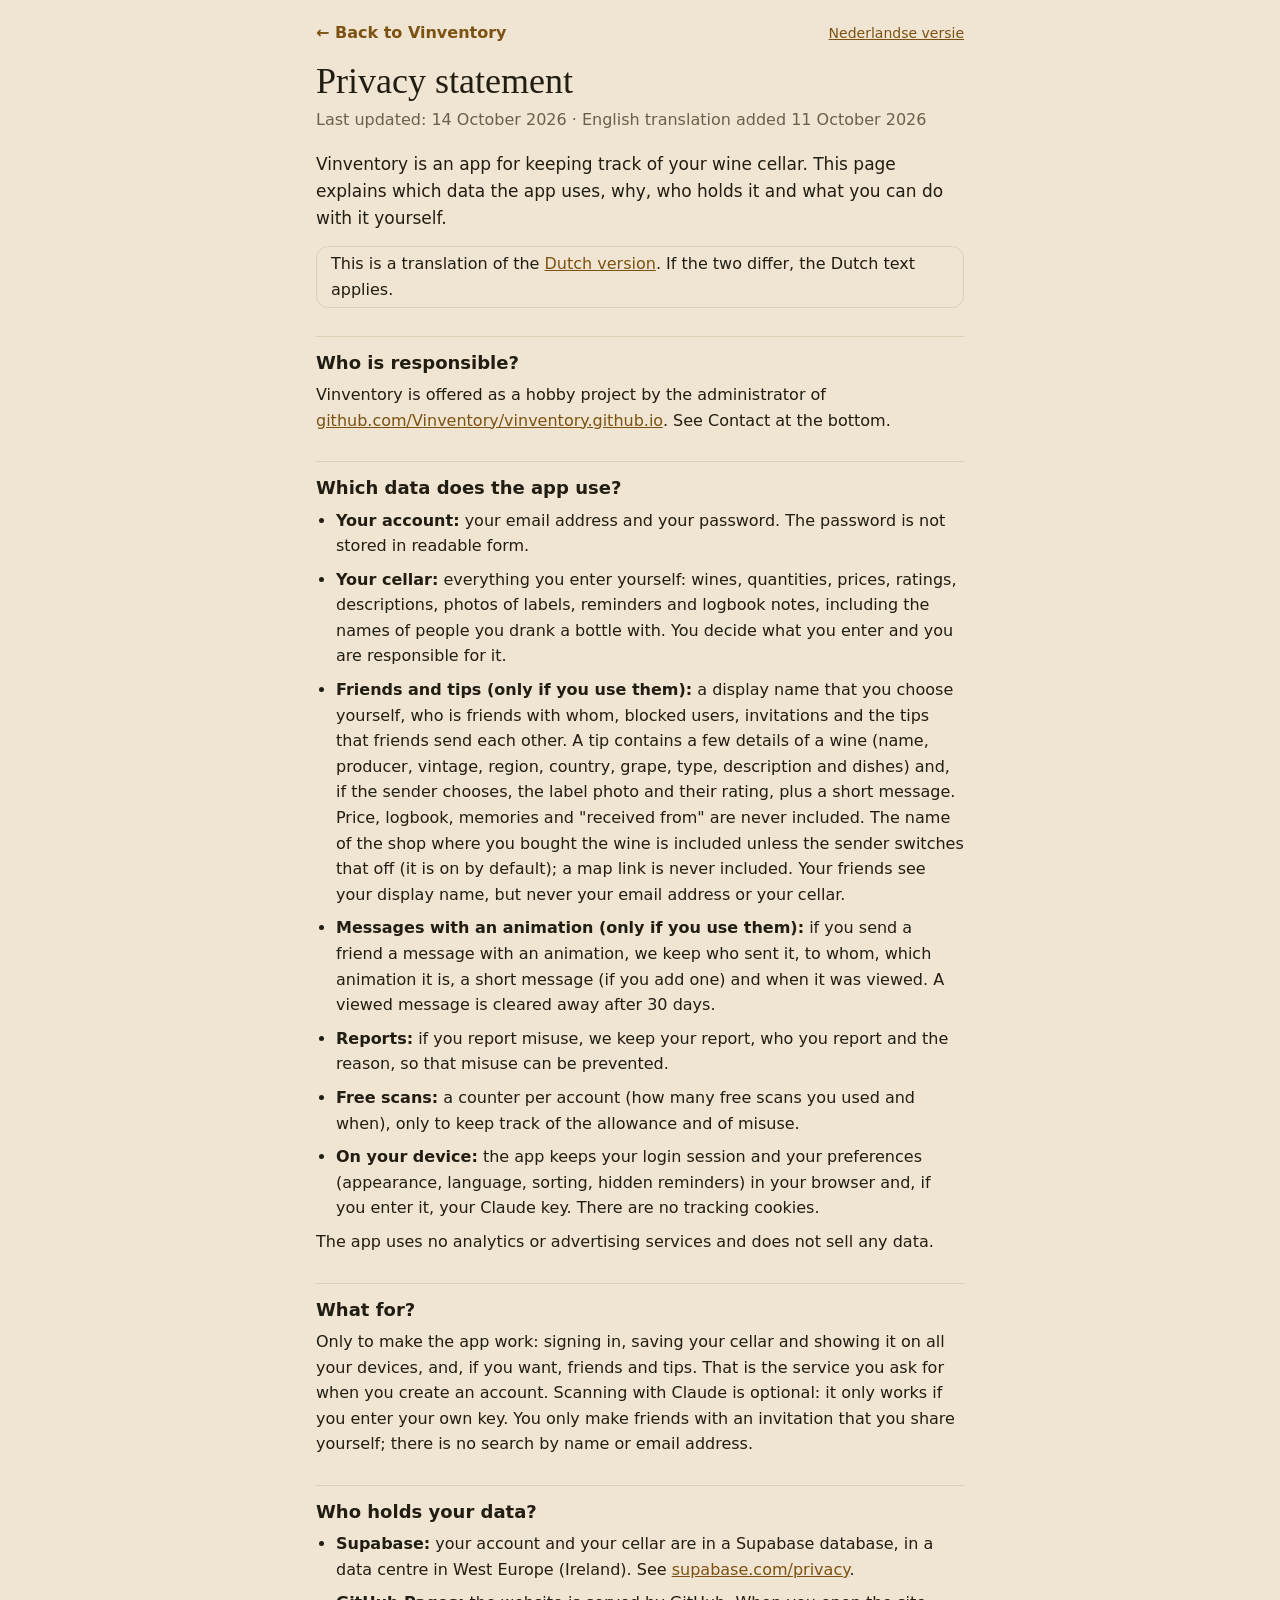
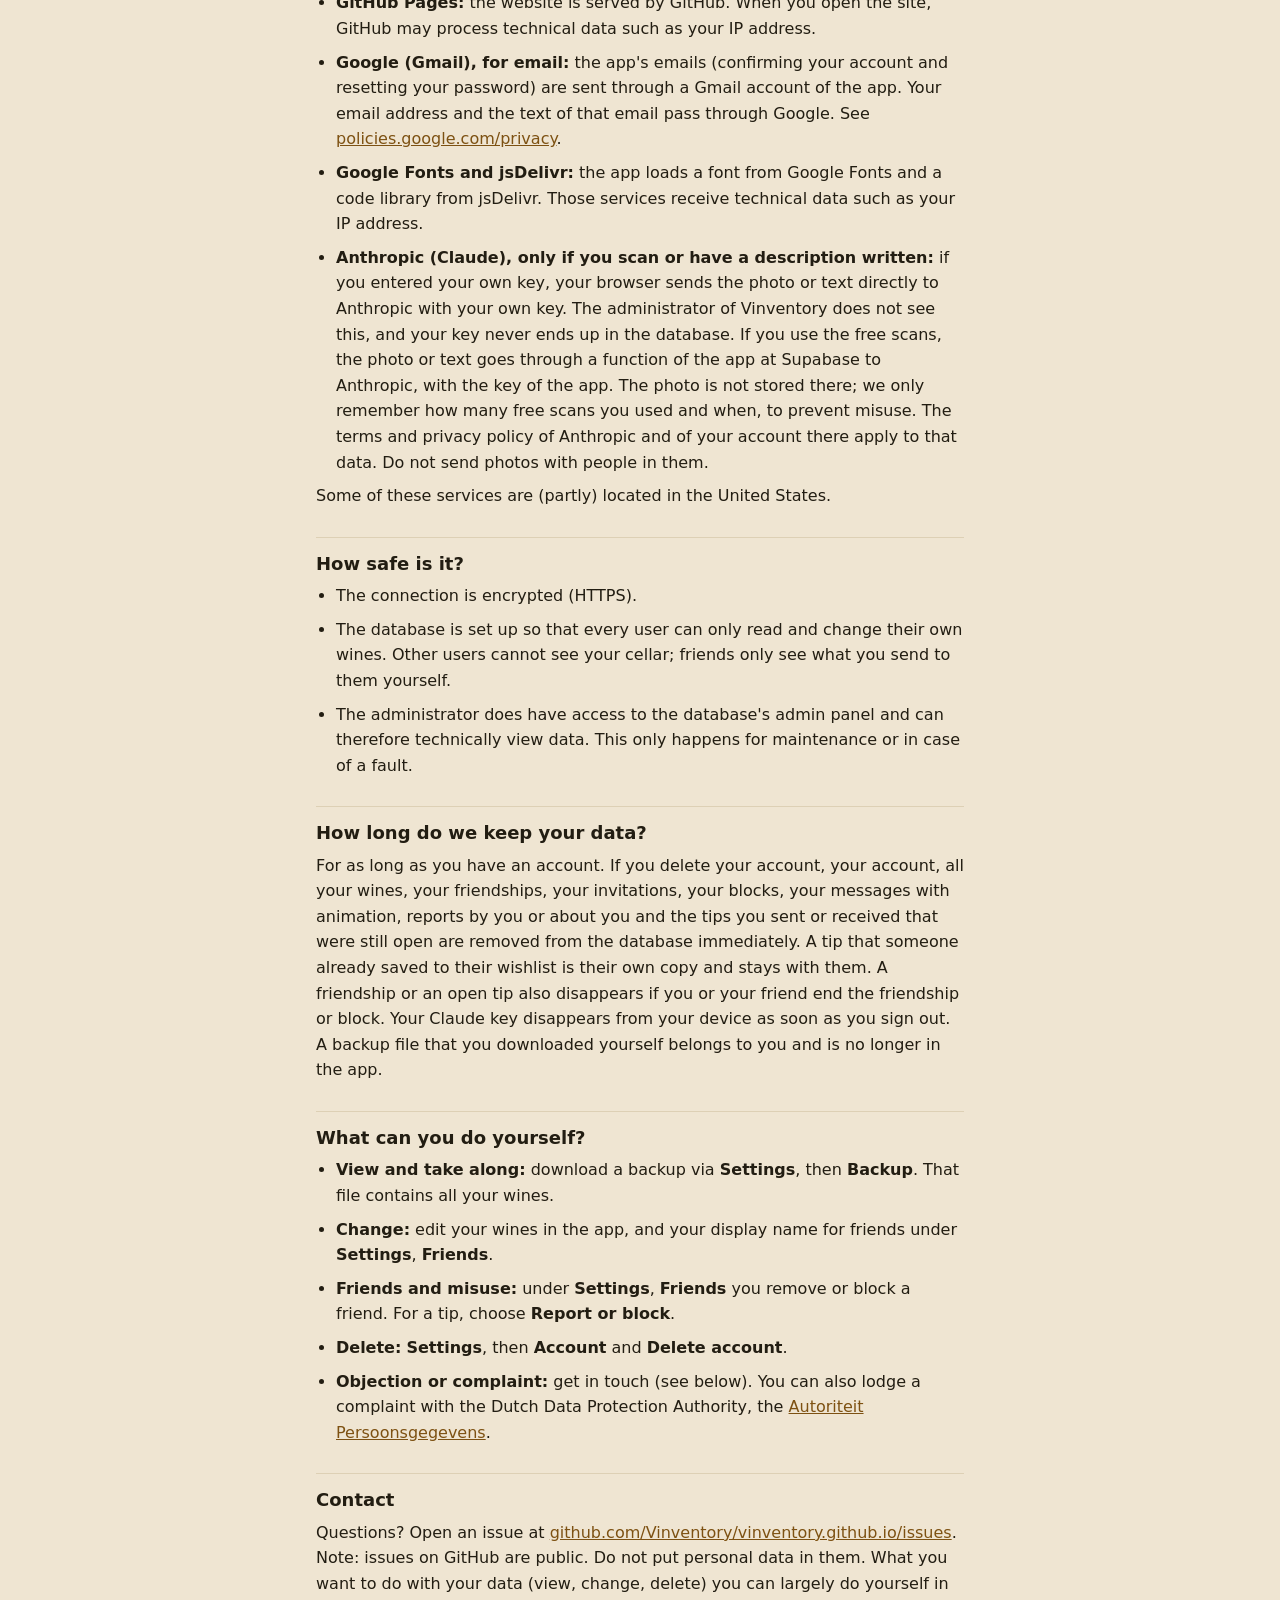
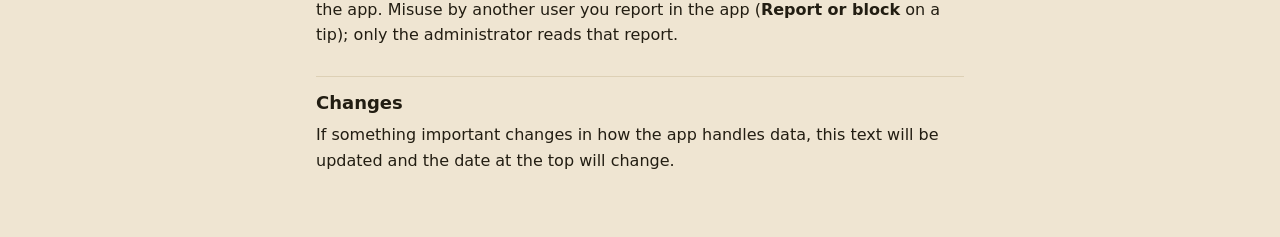
==== commit c52224a2: "Gratis scans met de sleutel van de app (Edge Function ai), tegoed in Instellingen, privacy en voorwa" ====
--- a/privacy-en.html
+++ b/privacy-en.html
@@ -11,7 +11,7 @@
 <main>
 <div class="toprow"><a class="back" href="./">← Back to Vinventory</a><a class="langsw" href="privacy.html" hreflang="nl" lang="nl">Nederlandse versie</a></div>
 <h1>Privacy statement</h1>
-<p class="date">Last updated: 13 October 2026 · English translation added 11 October 2026</p>
+<p class="date">Last updated: 14 October 2026 · English translation added 11 October 2026</p>
 <p class="lede">Vinventory is an app for keeping track of your wine cellar. This page explains which data the app uses, why, who holds it and what you can do with it yourself.</p>
 <p class="note">This is a translation of the <a href="privacy.html" hreflang="nl" lang="nl">Dutch version</a>. If the two differ, the Dutch text applies.</p>
 
@@ -25,6 +25,7 @@
 <li><b>Friends and tips (only if you use them):</b> a display name that you choose yourself, who is friends with whom, blocked users, invitations and the tips that friends send each other. A tip contains a few details of a wine (name, producer, vintage, region, country, grape, type, description and dishes) and, if the sender chooses, the label photo and their rating, plus a short message. Price, logbook, memories and "received from" are never included. The name of the shop where you bought the wine is included unless the sender switches that off (it is on by default); a map link is never included. Your friends see your display name, but never your email address or your cellar.</li>
 <li><b>Messages with an animation (only if you use them):</b> if you send a friend a message with an animation, we keep who sent it, to whom, which animation it is, a short message (if you add one) and when it was viewed. A viewed message is cleared away after 30 days.</li>
 <li><b>Reports:</b> if you report misuse, we keep your report, who you report and the reason, so that misuse can be prevented.</li>
+<li><b>Free scans:</b> a counter per account (how many free scans you used and when), only to keep track of the allowance and of misuse.</li>
 <li><b>On your device:</b> the app keeps your login session and your preferences (appearance, language, sorting, hidden reminders) in your browser and, if you enter it, your Claude key. There are no tracking cookies.</li>
 </ul>
 <p>The app uses no analytics or advertising services and does not sell any data.</p>
@@ -38,7 +39,7 @@
 <li><b>GitHub Pages:</b> the website is served by GitHub. When you open the site, GitHub may process technical data such as your IP address.</li>
 <li><b>Google (Gmail), for email:</b> the app's emails (confirming your account and resetting your password) are sent through a Gmail account of the app. Your email address and the text of that email pass through Google. See <a href="https://policies.google.com/privacy">policies.google.com/privacy</a>.</li>
 <li><b>Google Fonts and jsDelivr:</b> the app loads a font from Google Fonts and a code library from jsDelivr. Those services receive technical data such as your IP address.</li>
-<li><b>Anthropic (Claude), only if you scan or have a description written:</b> your browser sends the photo or text directly to Anthropic with your own key. The administrator of Vinventory does not see this, and your key never ends up in the database. The terms and privacy policy of Anthropic and of your account there apply to that data. Do not send photos with people in them.</li>
+<li><b>Anthropic (Claude), only if you scan or have a description written:</b> if you entered your own key, your browser sends the photo or text directly to Anthropic with your own key. The administrator of Vinventory does not see this, and your key never ends up in the database. If you use the free scans, the photo or text goes through a function of the app at Supabase to Anthropic, with the key of the app. The photo is not stored there; we only remember how many free scans you used and when, to prevent misuse. The terms and privacy policy of Anthropic and of your account there apply to that data. Do not send photos with people in them.</li>
 </ul>
 <p>Some of these services are (partly) located in the United States.</p>
 
